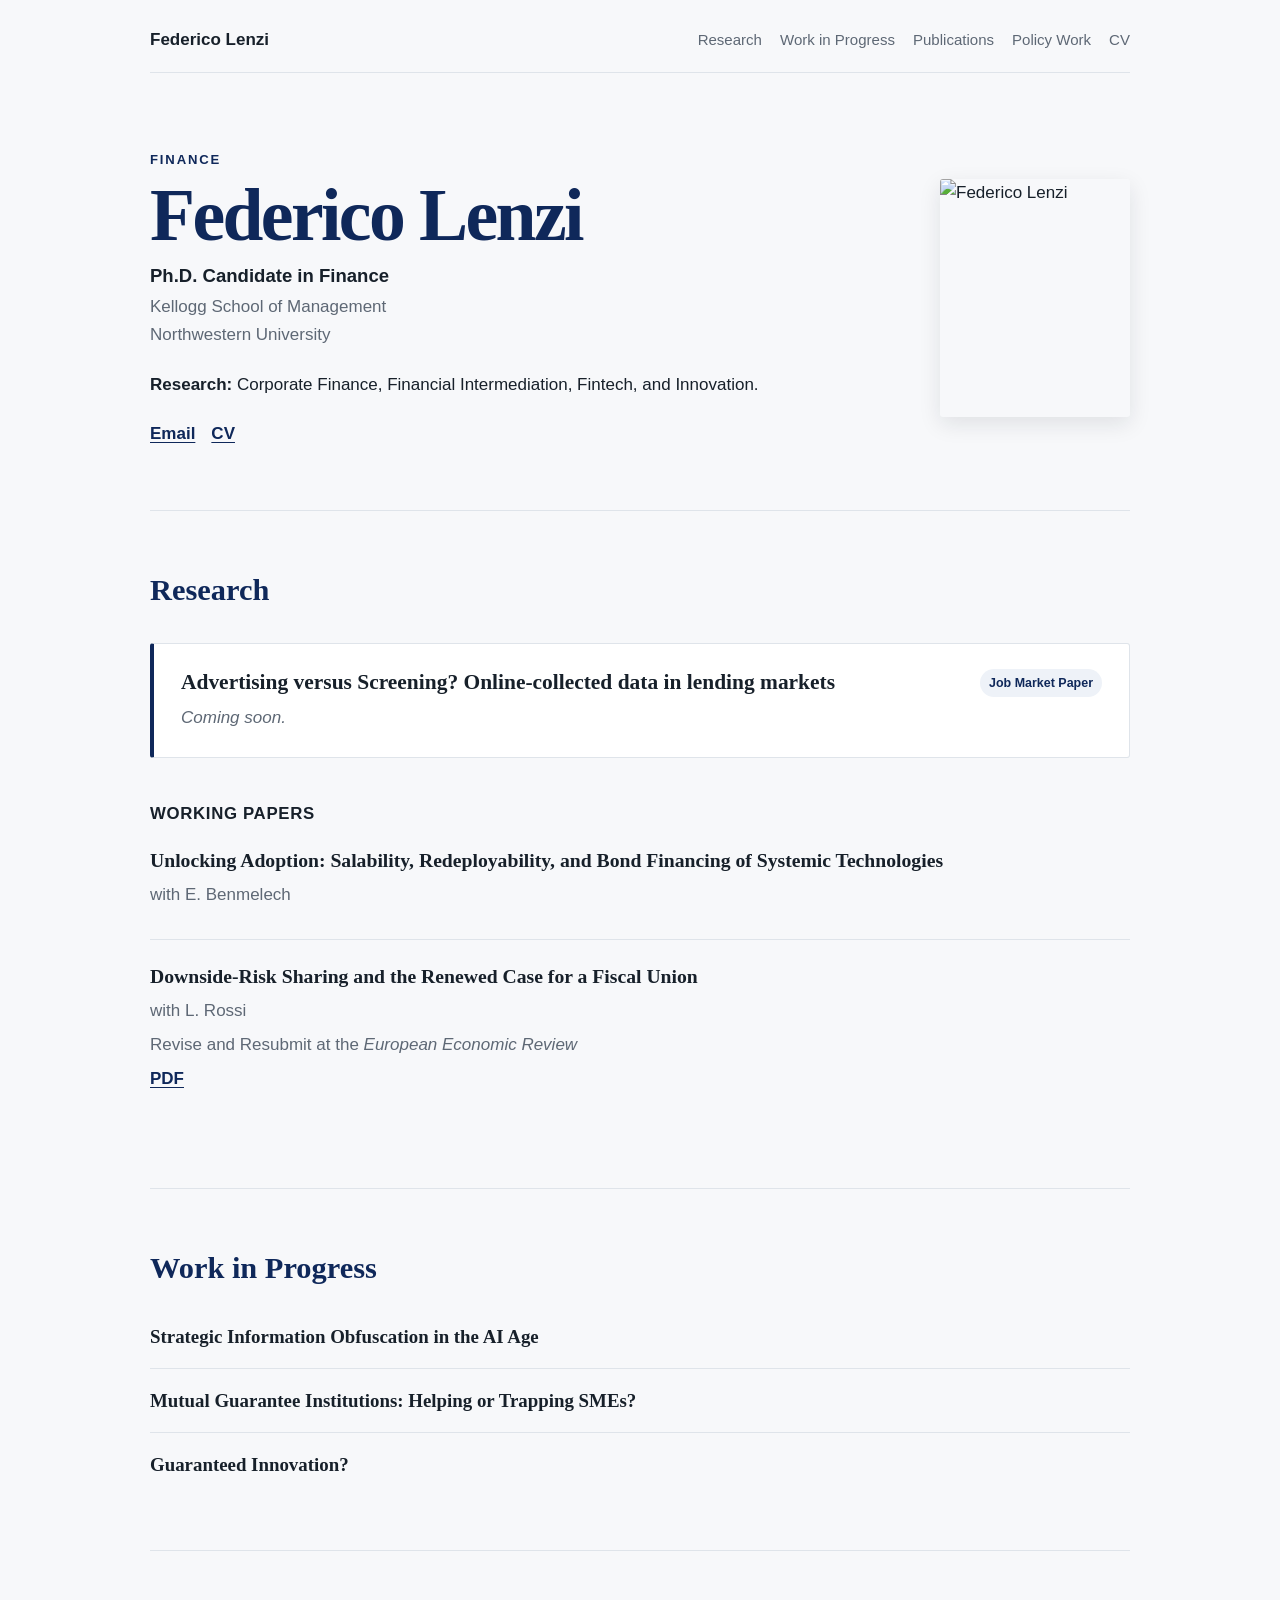
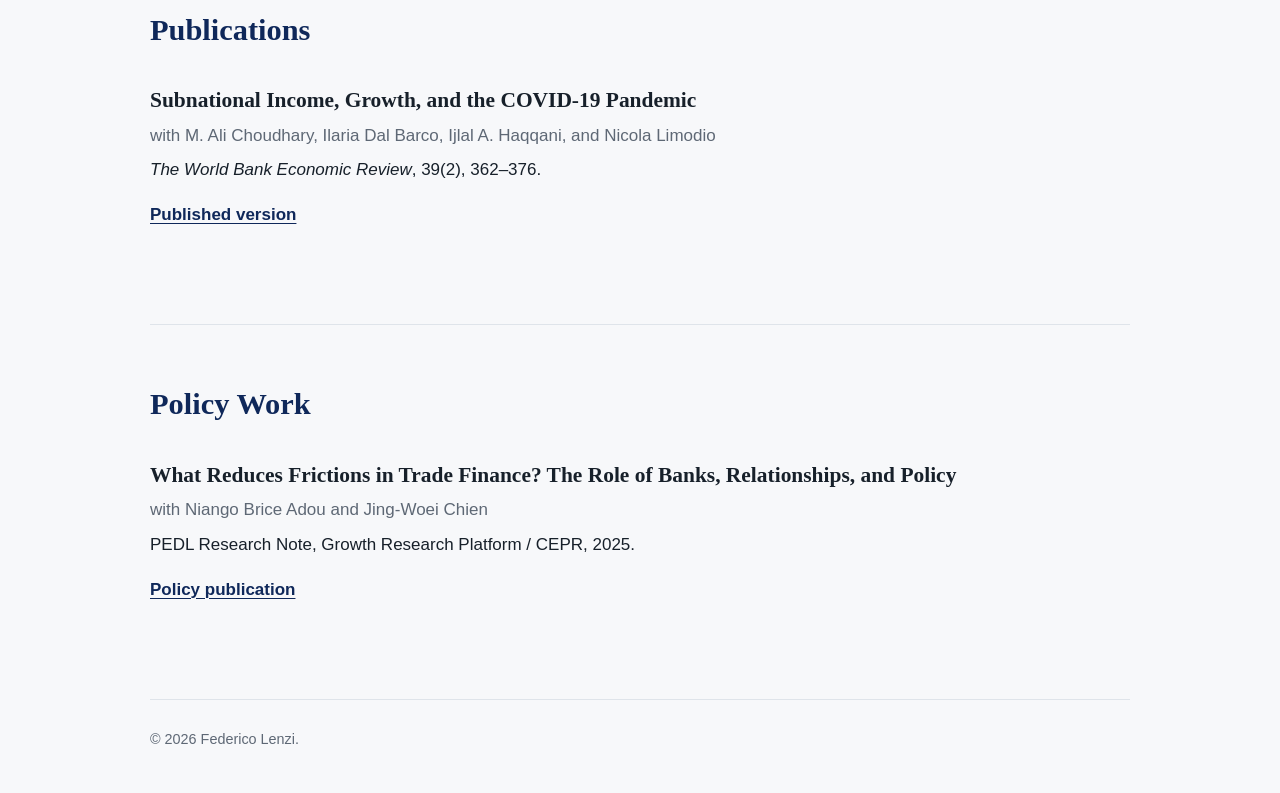
==== index.html @ 886a6bda "Initial website" ====
<!DOCTYPE html>
<html lang="en">
<head>
  <meta charset="utf-8">
  <meta name="viewport" content="width=device-width, initial-scale=1">

  <title>Federico Lenzi | Finance | Kellogg School of Management</title>
  <meta name="description" content="Federico Lenzi is a Finance Ph.D. candidate at the Kellogg School of Management, Northwestern University. Research in corporate finance, financial intermediation, fintech, and innovation.">
  <meta name="robots" content="index, follow, max-image-preview:large">
  <link rel="canonical" href="https://federicolenzi.github.io/">

  <meta property="og:type" content="profile">
  <meta property="og:title" content="Federico Lenzi | Finance | Kellogg School of Management">
  <meta property="og:description" content="Finance Ph.D. candidate at the Kellogg School of Management, Northwestern University. Research in corporate finance, financial intermediation, fintech, and innovation.">
  <meta property="og:url" content="https://federicolenzi.github.io/">
  <meta property="og:image" content="https://federicolenzi.github.io/images/profile.jpg">
  <meta property="og:image:alt" content="Federico Lenzi">

  <meta name="twitter:card" content="summary">
  <meta name="twitter:title" content="Federico Lenzi | Finance | Kellogg School of Management">
  <meta name="twitter:description" content="Finance Ph.D. candidate at Kellogg School of Management, Northwestern University.">
  <meta name="twitter:image" content="https://federicolenzi.github.io/images/profile.jpg">

  <link rel="stylesheet" href="style.css">

  <script type="application/ld+json">
  {
    "@context": "https://schema.org",
    "@type": "Person",
    "name": "Federico Lenzi",
    "url": "https://federicolenzi.github.io/",
    "image": "https://federicolenzi.github.io/images/profile.jpg",
    "email": "mailto:federico.lenzi@kellogg.northwestern.edu",
    "jobTitle": "Ph.D. Candidate in Finance",
    "affiliation": {
      "@type": "CollegeOrUniversity",
      "name": "Kellogg School of Management, Northwestern University"
    },
    "knowsAbout": [
      "Corporate Finance",
      "Financial Intermediation",
      "Fintech",
      "Innovation"
    ]
  }
  </script>
</head>

<body>
  <div class="page-shell">
    <header class="site-header">
      <nav class="nav" aria-label="Primary navigation">
        <a class="brand" href="#top">Federico Lenzi</a>
        <div class="nav-links">
          <a href="#research">Research</a>
          <a href="#work-in-progress">Work in Progress</a>
          <a href="#publications">Publications</a>
          <a href="#policy-work">Policy Work</a>
          <a href="files/CV_Federico_Lenzi.pdf">CV</a>
        </div>
      </nav>
    </header>

    <main id="top">
      <section class="hero" aria-labelledby="page-title">
        <div class="hero-copy">
          <p class="eyebrow">Finance</p>
          <h1 id="page-title">Federico Lenzi</h1>
          <p class="role">Ph.D. Candidate in Finance</p>
          <p class="affiliation">Kellogg School of Management<br>Northwestern University</p>

          <p class="fields">
            <strong>Research:</strong> Corporate Finance, Financial Intermediation, Fintech, and Innovation.
          </p>

          <div class="contact-links" aria-label="Contact and documents">
            <a href="mailto:federico.lenzi@kellogg.northwestern.edu">Email</a>
            <a href="files/CV_Federico_Lenzi.pdf">CV</a>
          </div>
        </div>

        <div class="portrait-wrap">
          <img class="portrait" src="images/profile.jpg" alt="Federico Lenzi" width="360" height="450">
        </div>
      </section>

      <section id="research" class="section">
        <h2>Research</h2>

        <div class="paper featured-paper">
          <div class="paper-heading">
            <h3>Advertising versus Screening? Online-collected data in lending markets</h3>
            <span class="status">Job Market Paper</span>
          </div>
          <p class="coming-soon">Coming soon.</p>
        </div>

        <h3 class="subsection-title">Working Papers</h3>

        <article class="paper">
          <h4>Unlocking Adoption: Salability, Redeployability, and Bond Financing of Systemic Technologies</h4>
          <p class="authors">with E. Benmelech</p>
        </article>

        <article class="paper">
          <h4>Downside-Risk Sharing and the Renewed Case for a Fiscal Union</h4>
          <p class="authors">with L. Rossi</p>
          <p class="paper-status">Revise and Resubmit at the <em>European Economic Review</em></p>
          <p class="paper-links"><a href="files/paper_1.pdf">PDF</a></p>
        </article>
      </section>

      <section id="work-in-progress" class="section">
        <h2>Work in Progress</h2>

        <div class="title-list">
          <p>Strategic Information Obfuscation in the AI Age</p>
          <p>Mutual Guarantee Institutions: Helping or Trapping SMEs?</p>
          <p>Guaranteed Innovation?</p>
        </div>
      </section>

      <section id="publications" class="section">
        <h2>Publications</h2>

        <article class="paper">
          <h3>Subnational Income, Growth, and the COVID-19 Pandemic</h3>
          <p class="authors">with M. Ali Choudhary, Ilaria Dal Barco, Ijlal A. Haqqani, and Nicola Limodio</p>
          <p><em>The World Bank Economic Review</em>, 39(2), 362&ndash;376.</p>
          <p class="paper-links">
            <a href="https://academic.oup.com/wber/article/39/2/362/7693247" rel="noopener noreferrer">Published version</a>
          </p>
        </article>
      </section>

      <section id="policy-work" class="section">
        <h2>Policy Work</h2>

        <article class="paper">
          <h3>What Reduces Frictions in Trade Finance? The Role of Banks, Relationships, and Policy</h3>
          <p class="authors">with Niango Brice Adou and Jing-Woei Chien</p>
          <p>PEDL Research Note, Growth Research Platform / CEPR, 2025.</p>
          <p class="paper-links">
            <a href="https://grp.cepr.org/publications/pedl-research-note/what-reduces-frictions-trade-finance-role-banks-relationships-and" rel="noopener noreferrer">Policy publication</a>
          </p>
        </article>
      </section>
    </main>

    <footer>
      <p>&copy; 2026 Federico Lenzi.</p>
    </footer>
  </div>
</body>
</html>
---- style.css ----
:root {
  --ink: #17202a;
  --muted: #5e6875;
  --accent: #0f285a;
  --accent-soft: #eef2f8;
  --line: #dfe4ea;
  --paper: #ffffff;
  --background: #f7f8fa;
  --max-width: 980px;
}

* {
  box-sizing: border-box;
}

html {
  scroll-behavior: smooth;
}

body {
  margin: 0;
  background: var(--background);
  color: var(--ink);
  font-family: -apple-system, BlinkMacSystemFont, "Segoe UI", Roboto, Helvetica, Arial, sans-serif;
  font-size: 17px;
  line-height: 1.65;
  -webkit-font-smoothing: antialiased;
}

a {
  color: var(--accent);
  text-decoration-thickness: 1px;
  text-underline-offset: 3px;
}

a:hover,
a:focus-visible {
  text-decoration-thickness: 2px;
}

.page-shell {
  width: min(calc(100% - 36px), var(--max-width));
  margin: 0 auto;
}

.site-header {
  padding: 26px 0 10px;
}

.nav {
  display: flex;
  align-items: center;
  justify-content: space-between;
  gap: 24px;
  padding-bottom: 18px;
  border-bottom: 1px solid var(--line);
}

.brand {
  color: var(--ink);
  font-weight: 700;
  text-decoration: none;
  white-space: nowrap;
}

.nav-links {
  display: flex;
  flex-wrap: wrap;
  justify-content: flex-end;
  gap: 18px;
}

.nav-links a {
  color: var(--muted);
  font-size: 0.94rem;
  text-decoration: none;
}

.nav-links a:hover,
.nav-links a:focus-visible {
  color: var(--accent);
}

.hero {
  display: grid;
  grid-template-columns: minmax(0, 1fr) 210px;
  align-items: center;
  gap: 56px;
  padding: 66px 0 62px;
  border-bottom: 1px solid var(--line);
}

.eyebrow {
  margin: 0 0 7px;
  color: var(--accent);
  font-size: 0.82rem;
  font-weight: 700;
  letter-spacing: 0.14em;
  text-transform: uppercase;
}

h1,
h2,
h3,
h4,
p {
  margin-top: 0;
}

h1 {
  margin-bottom: 8px;
  color: var(--accent);
  font-family: Georgia, "Times New Roman", serif;
  font-size: clamp(2.6rem, 7vw, 4.6rem);
  font-weight: 600;
  letter-spacing: -0.035em;
  line-height: 1.02;
}

.role {
  margin-bottom: 2px;
  font-size: 1.16rem;
  font-weight: 650;
}

.affiliation {
  margin-bottom: 22px;
  color: var(--muted);
}

.fields {
  max-width: 620px;
  margin-bottom: 20px;
}

.contact-links,
.paper-links {
  display: flex;
  flex-wrap: wrap;
  gap: 16px;
}

.contact-links a,
.paper-links a {
  font-weight: 650;
}

.portrait-wrap {
  justify-self: end;
}

.portrait {
  display: block;
  width: 190px;
  height: 238px;
  object-fit: cover;
  border-radius: 3px;
  box-shadow: 0 7px 22px rgba(23, 32, 42, 0.10);
}

.section {
  padding: 54px 0;
  border-bottom: 1px solid var(--line);
}

.section h2 {
  margin-bottom: 28px;
  color: var(--accent);
  font-family: Georgia, "Times New Roman", serif;
  font-size: 1.9rem;
  font-weight: 600;
}

.subsection-title {
  margin: 42px 0 17px;
  color: var(--ink);
  font-size: 1.05rem;
  letter-spacing: 0.04em;
  text-transform: uppercase;
}

.paper {
  padding: 4px 0 24px;
}

.paper + .paper {
  padding-top: 24px;
  border-top: 1px solid var(--line);
}

.paper h3,
.paper h4 {
  margin-bottom: 7px;
  color: var(--ink);
  font-family: Georgia, "Times New Roman", serif;
  font-weight: 600;
  line-height: 1.3;
}

.paper h3 {
  font-size: 1.34rem;
}

.paper h4 {
  font-size: 1.23rem;
}

.featured-paper {
  padding: 25px 27px;
  background: var(--paper);
  border: 1px solid var(--line);
  border-left: 4px solid var(--accent);
  border-radius: 3px;
}

.paper-heading {
  display: flex;
  align-items: flex-start;
  justify-content: space-between;
  gap: 18px;
}

.status {
  flex: 0 0 auto;
  padding: 4px 9px;
  background: var(--accent-soft);
  color: var(--accent);
  border-radius: 999px;
  font-size: 0.78rem;
  font-weight: 700;
  white-space: nowrap;
}

.authors,
.paper-status,
.coming-soon {
  color: var(--muted);
}

.authors,
.paper-status {
  margin-bottom: 6px;
}

.coming-soon {
  margin-bottom: 0;
  font-style: italic;
}

.title-list p {
  margin-bottom: 0;
  padding: 16px 0;
  font-family: Georgia, "Times New Roman", serif;
  font-size: 1.18rem;
  font-weight: 600;
  border-bottom: 1px solid var(--line);
}

.title-list p:first-child {
  padding-top: 0;
}

.title-list p:last-child {
  border-bottom: 0;
}

footer {
  padding: 28px 0 42px;
  color: var(--muted);
  font-size: 0.9rem;
}

footer p {
  margin: 0;
}

@media (max-width: 720px) {
  .page-shell {
    width: min(calc(100% - 28px), var(--max-width));
  }

  .nav {
    align-items: flex-start;
    flex-direction: column;
    gap: 12px;
  }

  .nav-links {
    justify-content: flex-start;
    gap: 12px 16px;
  }

  .hero {
    grid-template-columns: 1fr;
    gap: 30px;
    padding: 44px 0 46px;
  }

  .portrait-wrap {
    grid-row: 1;
    justify-self: start;
  }

  .portrait {
    width: 150px;
    height: 188px;
  }

  .paper-heading {
    flex-direction: column;
    gap: 4px;
  }

  .status {
    align-self: flex-start;
  }

  .section {
    padding: 42px 0;
  }
}
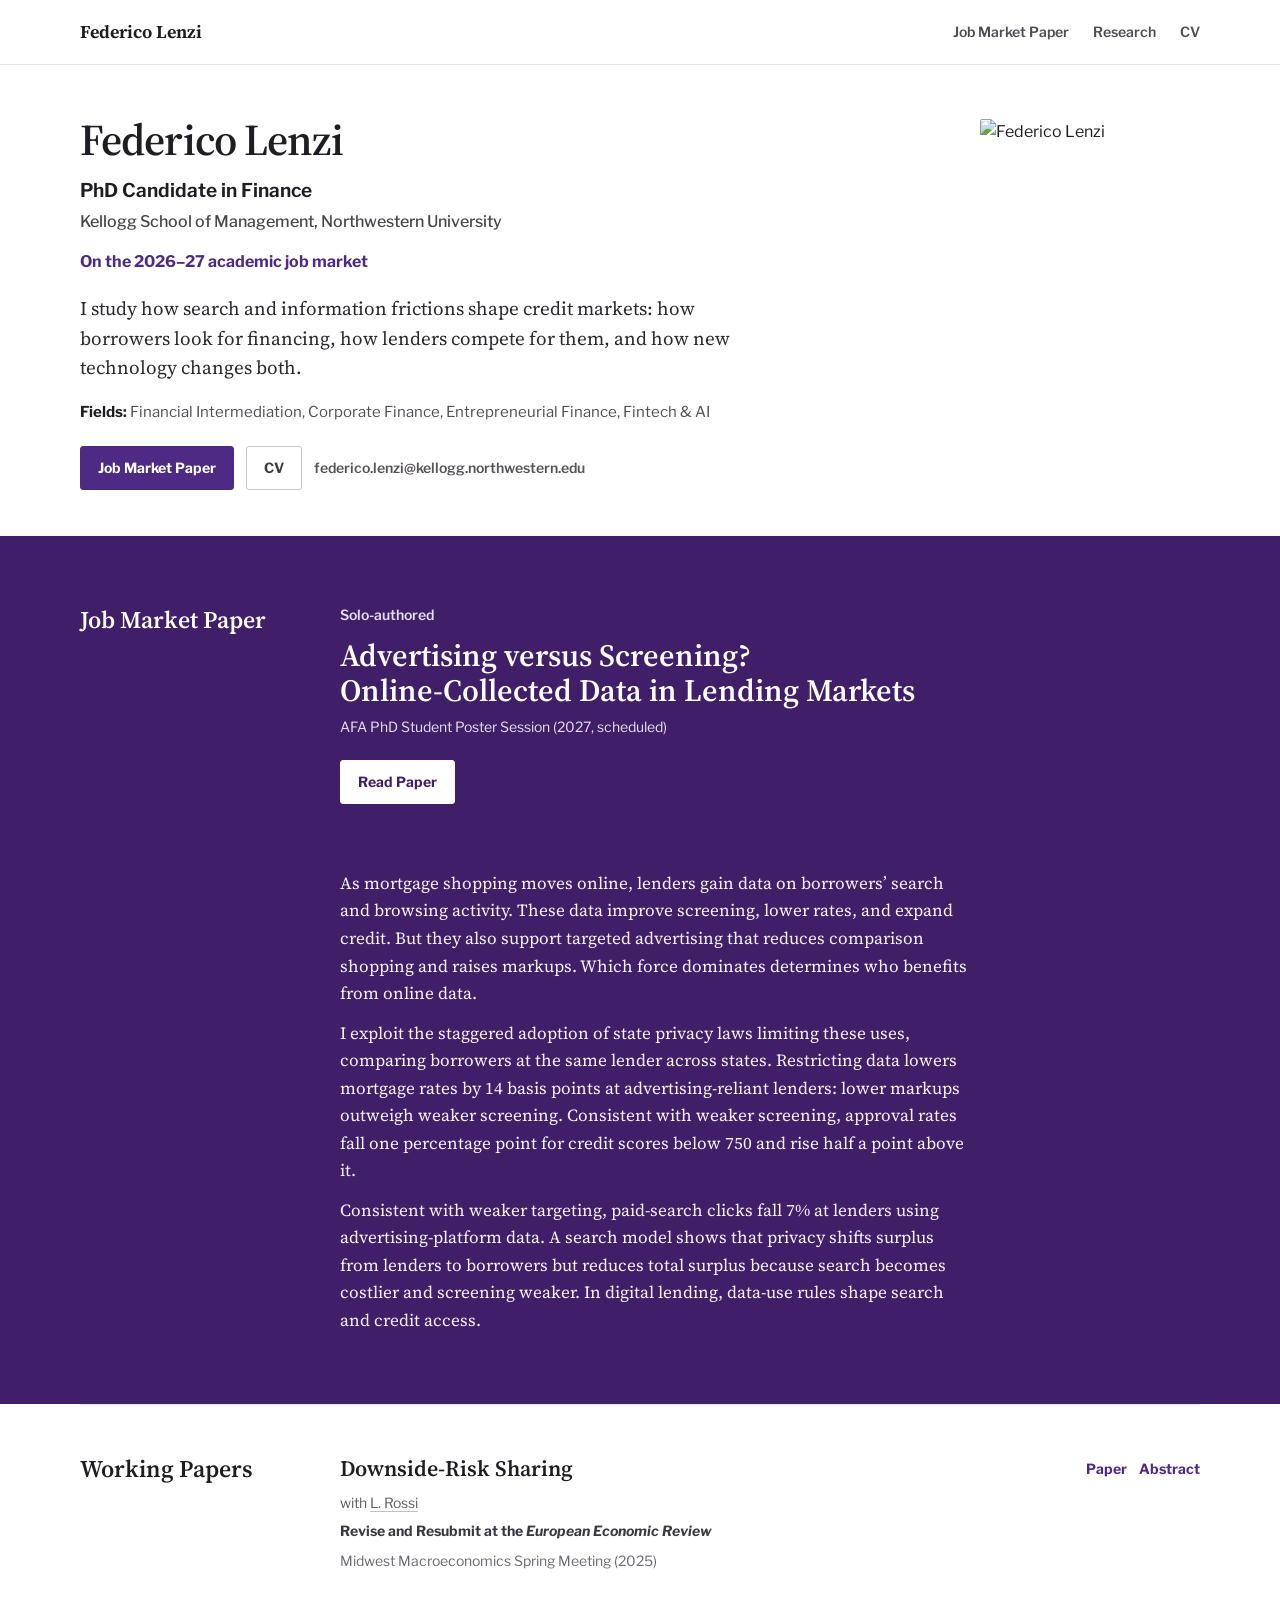
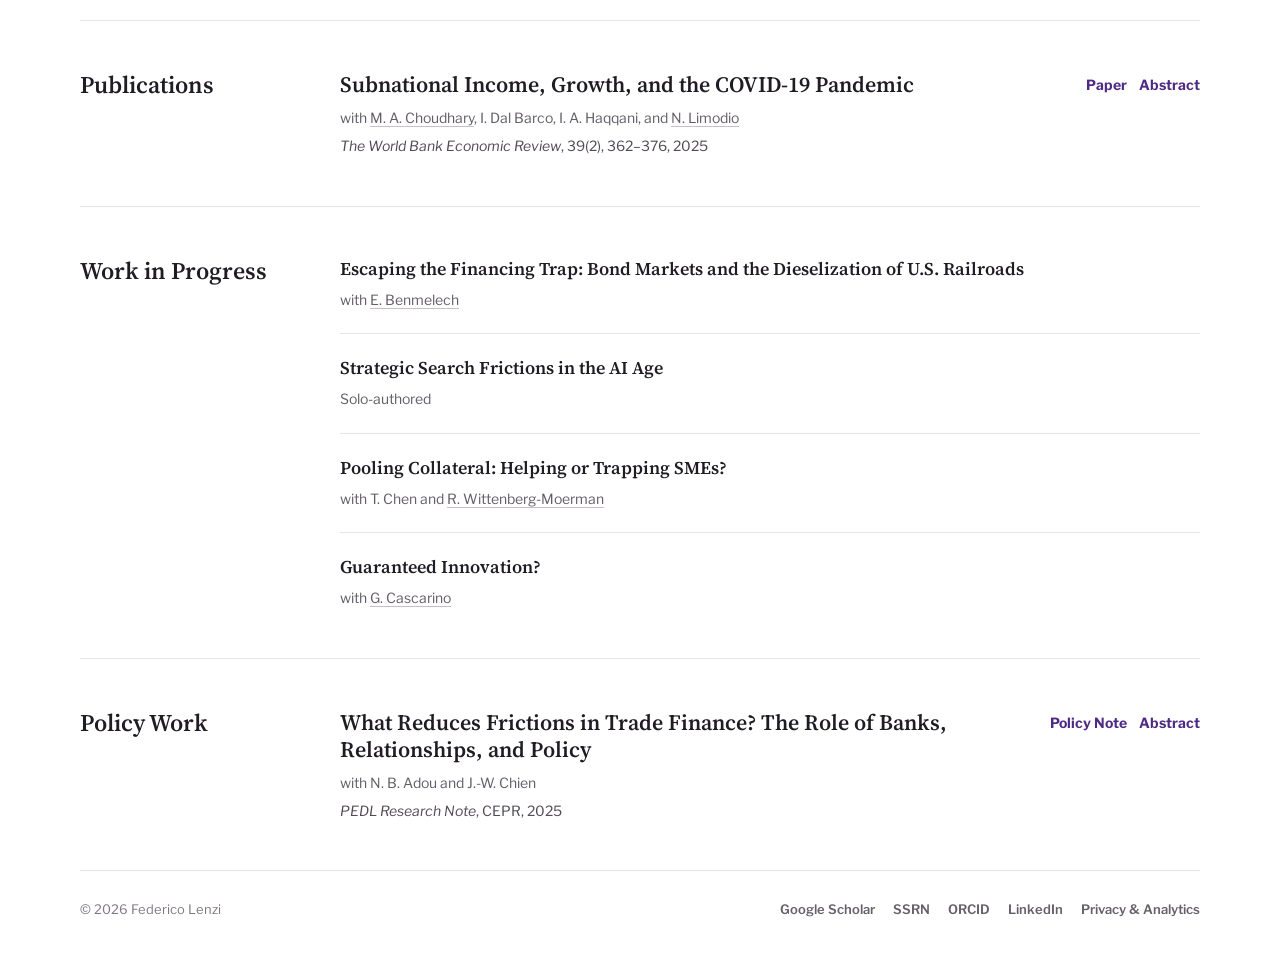
==== commit 94b9340a: "Add files via upload" ====
--- a/index.html
+++ b/index.html
@@ -1,155 +1,237 @@
-<!DOCTYPE html>
+<!doctype html>
 <html lang="en">
 <head>
-  <meta charset="utf-8">
-  <meta name="viewport" content="width=device-width, initial-scale=1">
-
-  <title>Federico Lenzi | Finance | Kellogg School of Management</title>
-  <meta name="description" content="Federico Lenzi is a Finance Ph.D. candidate at the Kellogg School of Management, Northwestern University. Research in corporate finance, financial intermediation, fintech, and innovation.">
-  <meta name="robots" content="index, follow, max-image-preview:large">
-  <link rel="canonical" href="https://federicolenzi.github.io/">
-
-  <meta property="og:type" content="profile">
-  <meta property="og:title" content="Federico Lenzi | Finance | Kellogg School of Management">
-  <meta property="og:description" content="Finance Ph.D. candidate at the Kellogg School of Management, Northwestern University. Research in corporate finance, financial intermediation, fintech, and innovation.">
-  <meta property="og:url" content="https://federicolenzi.github.io/">
-  <meta property="og:image" content="https://federicolenzi.github.io/images/profile.jpg">
-  <meta property="og:image:alt" content="Federico Lenzi">
-
-  <meta name="twitter:card" content="summary">
-  <meta name="twitter:title" content="Federico Lenzi | Finance | Kellogg School of Management">
-  <meta name="twitter:description" content="Finance Ph.D. candidate at Kellogg School of Management, Northwestern University.">
-  <meta name="twitter:image" content="https://federicolenzi.github.io/images/profile.jpg">
-
-  <link rel="stylesheet" href="style.css">
-
-  <script type="application/ld+json">
-  {
-    "@context": "https://schema.org",
-    "@type": "Person",
-    "name": "Federico Lenzi",
-    "url": "https://federicolenzi.github.io/",
-    "image": "https://federicolenzi.github.io/images/profile.jpg",
-    "email": "mailto:federico.lenzi@kellogg.northwestern.edu",
-    "jobTitle": "Ph.D. Candidate in Finance",
-    "affiliation": {
-      "@type": "CollegeOrUniversity",
-      "name": "Kellogg School of Management, Northwestern University"
-    },
-    "knowsAbout": [
-      "Corporate Finance",
-      "Financial Intermediation",
-      "Fintech",
-      "Innovation"
-    ]
-  }
-  </script>
+<meta charset="utf-8" />
+<meta name="viewport" content="width=device-width, initial-scale=1" />
+<meta name="application-name" content="Federico Lenzi">
+<meta name="apple-mobile-web-app-title" content="Federico Lenzi">
+<meta name="apple-mobile-web-app-capable" content="yes">
+<title>Federico Lenzi</title>
+<link rel="preconnect" href="https://fonts.googleapis.com">
+<link rel="preconnect" href="https://fonts.gstatic.com" crossorigin>
+<link href="https://fonts.googleapis.com/css2?family=Libre+Franklin:wght@400;500;600;700&family=Source+Serif+4:opsz,wght@8..60,400;8..60,500;8..60,600;8..60,700&display=swap" rel="stylesheet">
+<style>
+:root{--purple:#4E2A84;--purple-dark:#401F68;--ink:#201c24;--muted:#625d67;--line:#e7e3e9;--soft:#f6f4f8;--page:#ffffff;--white:#ffffff;--offwhite:#faf8fc}
+*{box-sizing:border-box}
+html{scroll-behavior:smooth}
+body{margin:0;background:var(--page);color:var(--ink);font-family:'Libre Franklin',system-ui,-apple-system,Segoe UI,Arial,sans-serif;line-height:1.58}
+a{color:inherit}
+.wrap{width:min(1120px,calc(100% - 48px));margin:auto}
+:focus-visible{outline:3px solid #9b7cc3;outline-offset:3px;border-radius:3px}
+.topbar{position:sticky;top:0;z-index:20;background:rgba(255,255,255,.96);backdrop-filter:blur(14px);border-bottom:1px solid var(--line)}
+.nav{height:64px;display:flex;align-items:center;justify-content:space-between;gap:28px}
+.brand{font-family:'Source Serif 4',Georgia,serif;font-size:18px;font-weight:650;text-decoration:none;white-space:nowrap}
+.navlinks{display:flex;gap:24px;align-items:center;flex-wrap:nowrap;justify-content:flex-end;flex-shrink:0}
+.navlinks a{font-size:14px;font-weight:600;text-decoration:none;color:#4f4a53;white-space:nowrap}
+.navlinks a:hover{color:var(--purple)}
+.hero{display:grid;grid-template-columns:minmax(0,1fr) 230px;gap:64px;align-items:start;padding:52px 0 46px}
+h1,h2,h3{font-family:'Source Serif 4',Georgia,serif;margin:0;letter-spacing:0}
+h1{font-size:44px;line-height:1.04;font-weight:600;letter-spacing:-.02em}
+.role{font-size:19px;font-weight:650;margin:13px 0 3px}
+.affiliation{font-size:16px;font-weight:500;color:#47424b;margin:0}
+.market{font-size:16px;font-weight:700;color:var(--purple);margin:15px 0 20px}
+.description{font-family:'Source Serif 4',Georgia,serif;font-size:19px;line-height:1.55;max-width:700px;color:#2b2730;margin:0 0 18px}
+.fields{font-size:15px;color:#514b58;margin:0 0 22px}
+.fields strong{color:var(--ink)}
+.actions{display:flex;align-items:center;gap:12px;flex-wrap:wrap}
+.btn{display:inline-flex;align-items:center;justify-content:center;min-height:44px;padding:0 17px;border:1px solid #cbc4d0;border-radius:3px;text-decoration:none;font-size:14px;font-weight:700;background:#fff;color:#3f3944}
+.btn.primary{background:var(--purple);border-color:var(--purple);color:#fff}
+.btn:hover{border-color:var(--purple);color:var(--purple)}
+.btn.primary:hover{background:var(--purple-dark);border-color:var(--purple-dark);color:#fff}
+.email{font-size:14px;font-weight:600;color:#57515b;text-decoration:none}
+.email:hover{text-decoration:underline;text-underline-offset:3px}
+.portrait-card{justify-self:end;width:220px;padding-top:2px}
+.portrait{width:100%;display:block;aspect-ratio:4/5;object-fit:cover;border-radius:2px}
+.section{padding:0}
+.section-grid{display:grid;grid-template-columns:220px minmax(0,1fr);gap:40px;padding:48px 0;border-top:1px solid var(--line)}
+.section-label{font-family:'Source Serif 4',Georgia,serif;font-size:24px;line-height:1.18;font-weight:600;color:var(--ink);padding-top:2px}
+.jmp-section{padding:0;background:var(--purple-dark);color:var(--offwhite)}
+.jmp-top{background:var(--purple-dark);color:var(--offwhite)}
+.jmp-top .section-grid{border-top:0;padding:68px 0 66px}
+.jmp-top .section-label{color:#fff}
+.jmp-head{min-width:0}
+.jmp-head h2{font-size:31px;line-height:1.12;font-weight:600;max-width:760px;letter-spacing:0;color:#fff}
+.jmp-meta{font-size:14px;font-weight:600;color:#e6ddf0;margin:0 0 12px}
+.jmp-head .presentation{color:#e8e0f2}
+.authors{font-size:14px;color:var(--muted);margin:9px 0 0}
+.authors a{text-decoration:underline;text-decoration-color:#c7becd;text-underline-offset:3px}
+.presentation{font-size:14px;color:#6f6874;margin:8px 0 0}
+.jmp-actions{display:flex;gap:12px;flex-wrap:wrap;margin:22px 0 0}
+.jmp-actions .btn{background:transparent;border-color:rgba(255,255,255,.62);color:#fff}
+.jmp-actions .btn.primary{background:#fff;color:var(--purple-dark);border-color:#fff}
+.jmp-actions .btn:hover{background:#fff;color:var(--purple-dark);border-color:#fff}
+.abstract{font-family:'Source Serif 4',Georgia,serif;font-size:17px;line-height:1.62;color:#2d2931;margin:0;max-width:70ch}
+.jmp-abstract-grid{display:grid;grid-template-columns:220px minmax(0,1fr);gap:40px;padding:0 0 70px}
+.jmp-abstract-grid .abstract{max-width:70ch;color:#f6f2f9}
+.jmp-abstract-grid .abstract p{margin:0 0 12px}
+.jmp-abstract-grid .abstract p:last-child{margin-bottom:0}
+.paper-stack{border-top:0}
+.paper-row{display:grid;grid-template-columns:minmax(0,1fr) 150px;gap:32px;padding:28px 0;border-bottom:1px solid var(--line)}
+.paper-row:first-child{padding-top:2px}
+.paper-row:last-child{border-bottom:0;padding-bottom:0}
+.paper-row h3{font-size:22px;line-height:1.24;font-weight:600}
+.status{font-size:14px;color:#504a55;margin:6px 0 0}
+.status.rnr{font-weight:700;color:#3b3640}
+.row-actions{display:flex;gap:12px;align-items:flex-start;justify-content:flex-end;padding-top:3px;flex-wrap:wrap}
+.text-action{font-size:14px;font-weight:700;color:var(--purple);text-decoration:none;white-space:nowrap}
+.text-action:hover{text-decoration:underline;text-underline-offset:3px}
+details.abstract-details{margin-top:14px}
+details.abstract-details summary{cursor:pointer;color:var(--purple);font-size:14px;font-weight:700;list-style:none;display:inline-block}
+details.abstract-details summary::-webkit-details-marker{display:none}
+details.abstract-details .abstract{font-size:16px;margin-top:10px;max-width:70ch}
+.abstract-expand{margin-top:14px}
+.abstract-expand[hidden]{display:none}
+.wip-list{border-top:0}
+.wip{padding:22px 0;border-bottom:1px solid var(--line)}
+.wip:first-child{padding-top:2px}
+.wip:last-child{border-bottom:0;padding-bottom:0}
+.wip h3{font-size:18px;line-height:1.3;font-weight:600}
+.policy-note{font-size:14px;color:var(--muted);margin-top:6px}
+.footer{padding:28px 0 36px;border-top:1px solid var(--line);display:flex;align-items:center;justify-content:space-between;gap:24px}
+.footer small{color:#7f7883;font-size:13px}
+.footer-links{display:flex;gap:18px;flex-wrap:wrap}
+.footer-links a{font-size:13px;font-weight:600;text-decoration:none;color:#655f69}
+.footer-links a:hover{color:var(--purple);text-decoration:underline;text-underline-offset:3px}
+@media(max-width:850px){
+  .wrap{width:min(100% - 30px,1120px)}
+  .nav{height:auto;min-height:60px;padding:12px 0;align-items:flex-start}
+  .navlinks{gap:12px;flex-wrap:nowrap}
+  .navlinks a{font-size:13px}
+  .hero{grid-template-columns:1fr;gap:28px;padding:38px 0 36px}
+  .portrait-card{grid-row:1;justify-self:start;width:150px;padding-top:0}
+  .hero-copy{grid-row:2}
+  h1{font-size:38px}
+  .description{font-size:18px}
+  .section{padding:0}
+  .section-grid{grid-template-columns:1fr;gap:22px;padding:38px 0}
+  .section-label{font-size:23px}
+  .jmp-top .section-grid{padding:42px 0 40px}
+  .jmp-head h2{font-size:27px}
+  .jmp-abstract-grid{grid-template-columns:1fr;gap:0;padding:28px 0 42px}
+  .desktop-break{display:none}
+  .paper-row{grid-template-columns:1fr;gap:12px}
+  .row-actions{justify-content:flex-start}
+  .footer{align-items:flex-start;flex-direction:column}
+}
+</style>
+
+<meta name="description" content="Federico Lenzi is a Finance PhD candidate at the Kellogg School of Management, Northwestern University, on the 2026–27 academic job market. Research in financial intermediation, corporate finance, entrepreneurial finance, and Fintech & AI.">
+<meta name="robots" content="index, follow, max-image-preview:large">
+<meta name="theme-color" content="#401F68">
+<link rel="canonical" href="https://www.federicolenzi.com/">
+<link rel="manifest" href="site.webmanifest">
+<link rel="icon" href="favicon.svg" type="image/svg+xml">
+<link rel="apple-touch-icon" sizes="180x180" href="apple-touch-icon.png">
+<meta property="og:type" content="profile">
+<meta property="og:title" content="Federico Lenzi | Finance PhD Candidate | Kellogg">
+<meta property="og:description" content="Finance PhD candidate at Kellogg School of Management, Northwestern University. On the 2026–27 academic job market.">
+<meta property="og:url" content="https://www.federicolenzi.com/">
+<meta name="twitter:card" content="summary">
+<meta name="twitter:title" content="Federico Lenzi | Finance PhD Candidate | Kellogg">
+<meta name="twitter:description" content="Finance PhD candidate at Kellogg School of Management, Northwestern University. On the 2026–27 academic job market.">
+
+
+<style id="responsive-polish">
+html{scroll-behavior:smooth;-webkit-text-size-adjust:100%}
+body{overflow-x:hidden}
+a,button{-webkit-tap-highlight-color:transparent}
+a:focus-visible,button:focus-visible{outline:3px solid #8F67B8;outline-offset:3px;border-radius:4px}
+section[id]{scroll-margin-top:84px}
+img{max-width:100%;height:auto}
+@media (max-width: 760px){
+  .nav{min-height:56px;padding:0 18px;gap:14px}
+  .nav .brand{font-size:15px;white-space:nowrap}
+  .nav-links{gap:14px;flex-wrap:nowrap}
+  .nav-links a{font-size:14px;white-space:nowrap}
+  .hero{grid-template-columns:1fr!important;padding-top:30px!important;padding-bottom:42px!important;gap:24px!important}
+  .portrait-card{order:-1;justify-self:start!important;align-self:start!important}
+  .portrait{width:116px!important;height:auto!important}
+  h1{font-size:42px!important;line-height:1.02!important}
+  .role{font-size:18px!important}
+  .affiliation,.market{font-size:15px!important}
+  .description{font-size:18px!important;line-height:1.58!important}
+  .fields{font-size:15px!important;line-height:1.55!important}
+  .actions{gap:10px!important;align-items:stretch!important}
+  .btn{min-height:46px!important;padding:0 16px!important;font-size:15px!important;display:inline-flex!important;align-items:center!important;justify-content:center!important}
+  .email{font-size:15px!important;line-height:1.45!important;overflow-wrap:anywhere}
+  .section-grid,.jmp-grid{grid-template-columns:1fr!important;gap:18px!important}
+  .section-label,.jmp-label{font-size:24px!important;margin-bottom:2px!important}
+  .paper h3,.jmp-title{font-size:25px!important;line-height:1.18!important}
+  .paper-meta,.paper-presentations,.authors,.status{font-size:15px!important;line-height:1.5!important}
+  .jmp-band{padding:50px 0!important}
+  .jmp-abstract{font-size:17px!important;line-height:1.68!important;max-width:100%!important}
+  .paper-actions{display:flex!important;gap:16px!important;justify-content:flex-start!important;flex-wrap:wrap!important}
+  .paper-actions a,.paper-actions button{font-size:15px!important;min-height:44px!important;display:inline-flex!important;align-items:center!important}
+  .section{padding-top:42px!important;padding-bottom:42px!important}
+  footer{padding:34px 18px 84px!important}
+}
+@media (max-width: 390px){
+  .nav .brand{display:none}
+  .nav{justify-content:center!important}
+  .nav-links{width:100%;justify-content:space-between!important;gap:8px!important}
+  .wrap{padding-left:18px!important;padding-right:18px!important}
+  h1{font-size:38px!important}
+}
+@media (prefers-reduced-motion: reduce){html{scroll-behavior:auto}*{animation:none!important;transition:none!important}}
+
+
+/* Mobile header: photo beside name, title and school.
+   Photo top aligns with the name's cap height; photo bottom with the school's last baseline. */
+@media (max-width: 760px){
+  .nav{align-items:center!important}
+  .hero{grid-template-columns:clamp(84px,calc(100% - 222px),102px) minmax(0,1fr)!important;column-gap:14px!important;row-gap:0!important;align-items:start!important}
+  .hero-copy{display:contents}
+  .portrait-card{grid-column:1;grid-row:1;width:100%!important;align-self:start!important;padding-top:0!important;margin-top:5px}
+  .portrait{width:100%!important}
+  .identity{grid-column:2;grid-row:1;min-width:0}
+  .identity h1{font-size:30px!important;line-height:1.04!important;width:min-content;margin:0}
+  .identity .role{font-size:15.5px!important;line-height:1.3!important;margin:9px 0 3px!important}
+  .identity .affiliation{font-size:14px!important;line-height:1.4!important;margin:0!important}
+  .aff-sep{display:none}
+  .aff-uni{display:block}
+  .hero .market,.hero .description,.hero .fields,.hero .actions{grid-column:1 / -1}
+  .hero .market{margin:24px 0 14px!important}
+}
+@media (max-width: 389px){
+  .hero{grid-template-columns:clamp(84px,calc(100% - 211px),102px) minmax(0,1fr)!important}
+  .identity .role{font-size:15px!important}
+  .identity .affiliation{font-size:13.5px!important}
+}
+@media (max-width: 374px){
+  .identity h1{font-size:28px!important}
+  .email{font-size:14px!important}
+}
+
+</style>
+
+<script src="analytics.js" defer></script>
 </head>
-
 <body>
-  <div class="page-shell">
-    <header class="site-header">
-      <nav class="nav" aria-label="Primary navigation">
-        <a class="brand" href="#top">Federico Lenzi</a>
-        <div class="nav-links">
-          <a href="#research">Research</a>
-          <a href="#work-in-progress">Work in Progress</a>
-          <a href="#publications">Publications</a>
-          <a href="#policy-work">Policy Work</a>
-          <a href="files/CV_Federico_Lenzi.pdf">CV</a>
-        </div>
-      </nav>
-    </header>
-
-    <main id="top">
-      <section class="hero" aria-labelledby="page-title">
-        <div class="hero-copy">
-          <p class="eyebrow">Finance</p>
-          <h1 id="page-title">Federico Lenzi</h1>
-          <p class="role">Ph.D. Candidate in Finance</p>
-          <p class="affiliation">Kellogg School of Management<br>Northwestern University</p>
-
-          <p class="fields">
-            <strong>Research:</strong> Corporate Finance, Financial Intermediation, Fintech, and Innovation.
-          </p>
-
-          <div class="contact-links" aria-label="Contact and documents">
-            <a href="mailto:federico.lenzi@kellogg.northwestern.edu">Email</a>
-            <a href="files/CV_Federico_Lenzi.pdf">CV</a>
-          </div>
-        </div>
-
-        <div class="portrait-wrap">
-          <img class="portrait" src="images/profile.jpg" alt="Federico Lenzi" width="360" height="450">
-        </div>
-      </section>
-
-      <section id="research" class="section">
-        <h2>Research</h2>
-
-        <div class="paper featured-paper">
-          <div class="paper-heading">
-            <h3>Advertising versus Screening? Online-collected data in lending markets</h3>
-            <span class="status">Job Market Paper</span>
-          </div>
-          <p class="coming-soon">Coming soon.</p>
-        </div>
-
-        <h3 class="subsection-title">Working Papers</h3>
-
-        <article class="paper">
-          <h4>Unlocking Adoption: Salability, Redeployability, and Bond Financing of Systemic Technologies</h4>
-          <p class="authors">with E. Benmelech</p>
-        </article>
-
-        <article class="paper">
-          <h4>Downside-Risk Sharing and the Renewed Case for a Fiscal Union</h4>
-          <p class="authors">with L. Rossi</p>
-          <p class="paper-status">Revise and Resubmit at the <em>European Economic Review</em></p>
-          <p class="paper-links"><a href="files/paper_1.pdf">PDF</a></p>
-        </article>
-      </section>
-
-      <section id="work-in-progress" class="section">
-        <h2>Work in Progress</h2>
-
-        <div class="title-list">
-          <p>Strategic Information Obfuscation in the AI Age</p>
-          <p>Mutual Guarantee Institutions: Helping or Trapping SMEs?</p>
-          <p>Guaranteed Innovation?</p>
-        </div>
-      </section>
-
-      <section id="publications" class="section">
-        <h2>Publications</h2>
-
-        <article class="paper">
-          <h3>Subnational Income, Growth, and the COVID-19 Pandemic</h3>
-          <p class="authors">with M. Ali Choudhary, Ilaria Dal Barco, Ijlal A. Haqqani, and Nicola Limodio</p>
-          <p><em>The World Bank Economic Review</em>, 39(2), 362&ndash;376.</p>
-          <p class="paper-links">
-            <a href="https://academic.oup.com/wber/article/39/2/362/7693247" rel="noopener noreferrer">Published version</a>
-          </p>
-        </article>
-      </section>
-
-      <section id="policy-work" class="section">
-        <h2>Policy Work</h2>
-
-        <article class="paper">
-          <h3>What Reduces Frictions in Trade Finance? The Role of Banks, Relationships, and Policy</h3>
-          <p class="authors">with Niango Brice Adou and Jing-Woei Chien</p>
-          <p>PEDL Research Note, Growth Research Platform / CEPR, 2025.</p>
-          <p class="paper-links">
-            <a href="https://grp.cepr.org/publications/pedl-research-note/what-reduces-frictions-trade-finance-role-banks-relationships-and" rel="noopener noreferrer">Policy publication</a>
-          </p>
-        </article>
-      </section>
-    </main>
-
-    <footer>
-      <p>&copy; 2026 Federico Lenzi.</p>
-    </footer>
-  </div>
-</body>
-</html>
+<header class="topbar"><div class="wrap nav"><a class="brand" href="#top">Federico Lenzi</a><nav class="navlinks"><a href="#jmp">Job Market Paper</a><a href="#research">Research</a><a href="files/CV_Federico_Lenzi.pdf" data-analytics-events="cv_click,cv_download">CV</a></nav></div></header>
+<main id="top">
+<section class="wrap hero"><div class="hero-copy"><div class="identity"><h1>Federico Lenzi</h1><p class="role">PhD Candidate in Finance</p><p class="affiliation">Kellogg School of Management<span class="aff-sep">, </span><span class="aff-uni">Northwestern University</span></p></div><p class="market">On the 2026–27 academic job market</p><p class="description">I study how search and information frictions shape credit markets: how borrowers look for financing, how lenders compete for them, and how new technology changes both.</p><p class="fields"><strong>Fields:</strong> Financial Intermediation, Corporate Finance, Entrepreneurial Finance, Fintech &amp; AI</p><div class="actions"><a class="btn primary" href="https://www.dropbox.com/scl/fi/j2xe1533vejxbl0ln4hzz/Screening_versus_advertising.pdf?rlkey=d7ud7jcw3p0iekmkfb5mvn9ji&st=68dz1qhs&e=1&dl=0" data-analytics-events="jmp_paper,jmp_pdf_download">Job Market Paper</a><a class="btn" href="files/CV_Federico_Lenzi.pdf" data-analytics-events="cv_click,cv_download">CV</a><a class="email" href="mailto:federico.lenzi@kellogg.northwestern.edu">federico.lenzi@kellogg.northwestern.edu</a></div></div><div class="portrait-card"><img class="portrait" src="images/portrait.jpg" alt="Federico Lenzi" fetchpriority="high"></div></section>
+
+<section class="jmp-section" id="jmp"><div class="jmp-top"><div class="wrap section-grid"><div class="section-label">Job Market Paper</div><article class="jmp-head"><p class="jmp-meta">Solo-authored</p><h2>Advertising versus Screening?<br class="desktop-break"> Online-Collected Data in Lending Markets</h2><p class="presentation">AFA PhD Student Poster Session (2027, scheduled)</p><div class="jmp-actions"><a class="btn primary" href="https://www.dropbox.com/scl/fi/j2xe1533vejxbl0ln4hzz/Screening_versus_advertising.pdf?rlkey=d7ud7jcw3p0iekmkfb5mvn9ji&st=68dz1qhs&e=1&dl=0" data-analytics-events="jmp_paper,jmp_pdf_download">Read Paper</a></div></article></div></div><div class="wrap jmp-abstract-grid"><div aria-hidden="true"></div><div class="abstract" id="jmp-abstract"><p>As mortgage shopping moves online, lenders gain data on borrowers’ search and browsing activity. These data improve screening, lower rates, and expand credit. But they also support targeted advertising that reduces comparison shopping and raises markups. Which force dominates determines who benefits from online data.</p><p>I exploit the staggered adoption of state privacy laws limiting these uses, comparing borrowers at the same lender across states. Restricting data lowers mortgage rates by 14 basis points at advertising-reliant lenders: lower markups outweigh weaker screening. Consistent with weaker screening, approval rates fall one percentage point for credit scores below 750 and rise half a point above it.</p><p>Consistent with weaker targeting, paid-search clicks fall 7% at lenders using advertising-platform data. A search model shows that privacy shifts surplus from lenders to borrowers but reduces total surplus because search becomes costlier and screening weaker. In digital lending, data-use rules shape search and credit access.</p></div></div></section>
+
+<section class="section" id="research"><div class="wrap section-grid"><div class="section-label">Working Papers</div><div class="paper-stack"><article class="paper-row"><div><h3>Downside-Risk Sharing</h3><p class="authors">with <a href="https://sites.google.com/view/luca-rossi">L. Rossi</a></p><p class="status rnr">Revise and Resubmit at the <em>European Economic Review</em></p><p class="presentation">Midwest Macroeconomics Spring Meeting (2025)</p><div class="abstract-expand" id="downside-abstract" hidden><p class="abstract">Risk sharing is typically estimated using models that rely on both tails of the income growth distribution, yet agents care more about downside risks. We focus on negative income shocks, developing a methodology to estimate channels of downside-risk sharing and extend it to increasingly severe shocks. We find that the U.S. fiscal channel absorbs a large share of income-growth fluctuations, a result earlier studies understated.</p></div></div><div class="row-actions"><a class="text-action" href="https://www.federicolenzi.com/files/downside_risk_sharing.pdf" data-analytics-events="downside_paper,downside_pdf_download">Paper</a><a class="text-action" href="#downside-abstract" data-abstract-link="downside-abstract" data-analytics-events="downside_abstract">Abstract</a></div></article></div></div></section>
+
+<section class="section"><div class="wrap section-grid"><div class="section-label">Publications</div><div class="paper-stack"><article class="paper-row"><div><h3>Subnational Income, Growth, and the COVID-19 Pandemic</h3><p class="authors">with <a href="https://www.lboro.ac.uk/schools/business-school/our-people/ali-choudhary/">M. A. Choudhary</a>, I. Dal Barco, I. A. Haqqani, and <a href="https://www.nicolalimodio.com/">N. Limodio</a></p><p class="status"><em>The World Bank Economic Review</em>, 39(2), 362–376, 2025</p><div class="abstract-expand" id="wber-abstract" hidden><p class="abstract">Using real-time data and machine-learning methods, we produce monthly aggregates on gross national income (GNI) for 147 Pakistani districts between 2012 and 2021. We use them to understand whether and how the COVID-19 pandemic affected Pakistan's growth and subnational income distribution. Three findings emerge from our analysis. First, districts experienced a sizable decline in income during the pandemic, as their monthly growth rate dropped on average by 0.133 percentage points. Second, a larger income drop occurred in districts with a higher COVID-19 incidence, corresponding to urban areas characterized by a higher population density. Third, COVID-19 caused a decline in income inequality across districts, with more affluent districts experiencing more negative income growth during the pandemic.</p></div></div><div class="row-actions"><a class="text-action" href="https://academic.oup.com/wber/article/39/2/362/7693247" data-analytics-events="subnational_income_paper">Paper</a><a class="text-action" href="#wber-abstract" data-abstract-link="wber-abstract" data-analytics-events="subnational_income_abstract">Abstract</a></div></article></div></div></section>
+
+<section class="section"><div class="wrap section-grid"><div class="section-label">Work in Progress</div><div class="wip-list"><article class="wip"><h3>Escaping the Financing Trap: Bond Markets and the Dieselization of U.S. Railroads</h3><p class="authors">with <a href="https://effibenmelech.com/">E. Benmelech</a></p></article><article class="wip"><h3>Strategic Search Frictions in the AI Age</h3><p class="authors">Solo-authored</p></article><article class="wip"><h3>Pooling Collateral: Helping or Trapping SMEs?</h3><p class="authors">with T. Chen and <a href="https://regina-wittenbenbergmoerman.squarespace.com/">R. Wittenberg-Moerman</a></p></article><article class="wip"><h3>Guaranteed Innovation?</h3><p class="authors">with <a href="https://papers.ssrn.com/sol3/cf_dev/AbsByAuth.cfm?per_id=2404659">G. Cascarino</a></p></article></div></div></section>
+
+<section class="section"><div class="wrap section-grid"><div class="section-label">Policy Work</div><div class="paper-stack"><article class="paper-row"><div><h3>What Reduces Frictions in Trade Finance? The Role of Banks, Relationships, and Policy</h3><p class="authors">with N. B. Adou and J.-W. Chien</p><p class="status"><em>PEDL Research Note</em>, CEPR, 2025</p><div class="abstract-expand" id="pedl-abstract" hidden><p class="abstract">The African continent is often envisioned as the future industrial hub of the planet. However, it accounts for no more than 3% of total global trade. A key factor behind this performance is the limited access to financial services. Understanding how trade finance works in emerging markets is undoubtedly the first step for developing future interventions. The present work surveys importers and exporters in Kenya to understand their demand for different financial products and intermediaries. It also sheds light on the role of relationship banking and Pan-African banks in reducing friction in trade financing. Lastly, it looks at the awareness of recent trade agreements affecting the cost of trade and payment services.</p></div></div><div class="row-actions"><a class="text-action" href="https://grp.cepr.org/publications/pedl-research-note/what-reduces-frictions-trade-finance-role-banks-relationships-and" data-analytics-events="pedl_policy_note">Policy Note</a><a class="text-action" href="#pedl-abstract" data-abstract-link="pedl-abstract" data-analytics-events="pedl_abstract">Abstract</a></div></article></div></div></section>
+</main>
+<footer class="wrap footer"><small>© 2026 Federico Lenzi</small><div class="footer-links"><a href="https://scholar.google.com/citations?user=6dAql64AAAAJ" data-analytics-events="google_scholar">Google Scholar</a><a href="https://ssrn.com/author=11103208" data-analytics-events="ssrn">SSRN</a><a href="https://orcid.org/0009-0009-7592-2353" data-analytics-events="orcid">ORCID</a><a href="https://www.linkedin.com/in/federico-lenzi-313651293/" data-analytics-events="linkedin">LinkedIn</a><a href="privacy.html" data-analytics-events="privacy">Privacy &amp; Analytics</a></div></footer>
+
+<script>
+document.querySelectorAll('[data-abstract-link]').forEach(function(link){
+  link.addEventListener('click', function(e){
+    e.preventDefault();
+    var panel=document.getElementById(link.getAttribute('data-abstract-link'));
+    if(!panel) return;
+    panel.hidden=!panel.hidden;
+    if(!panel.hidden) panel.scrollIntoView({behavior:'smooth',block:'nearest'});
+  });
+});
+</script>
+</body></html>
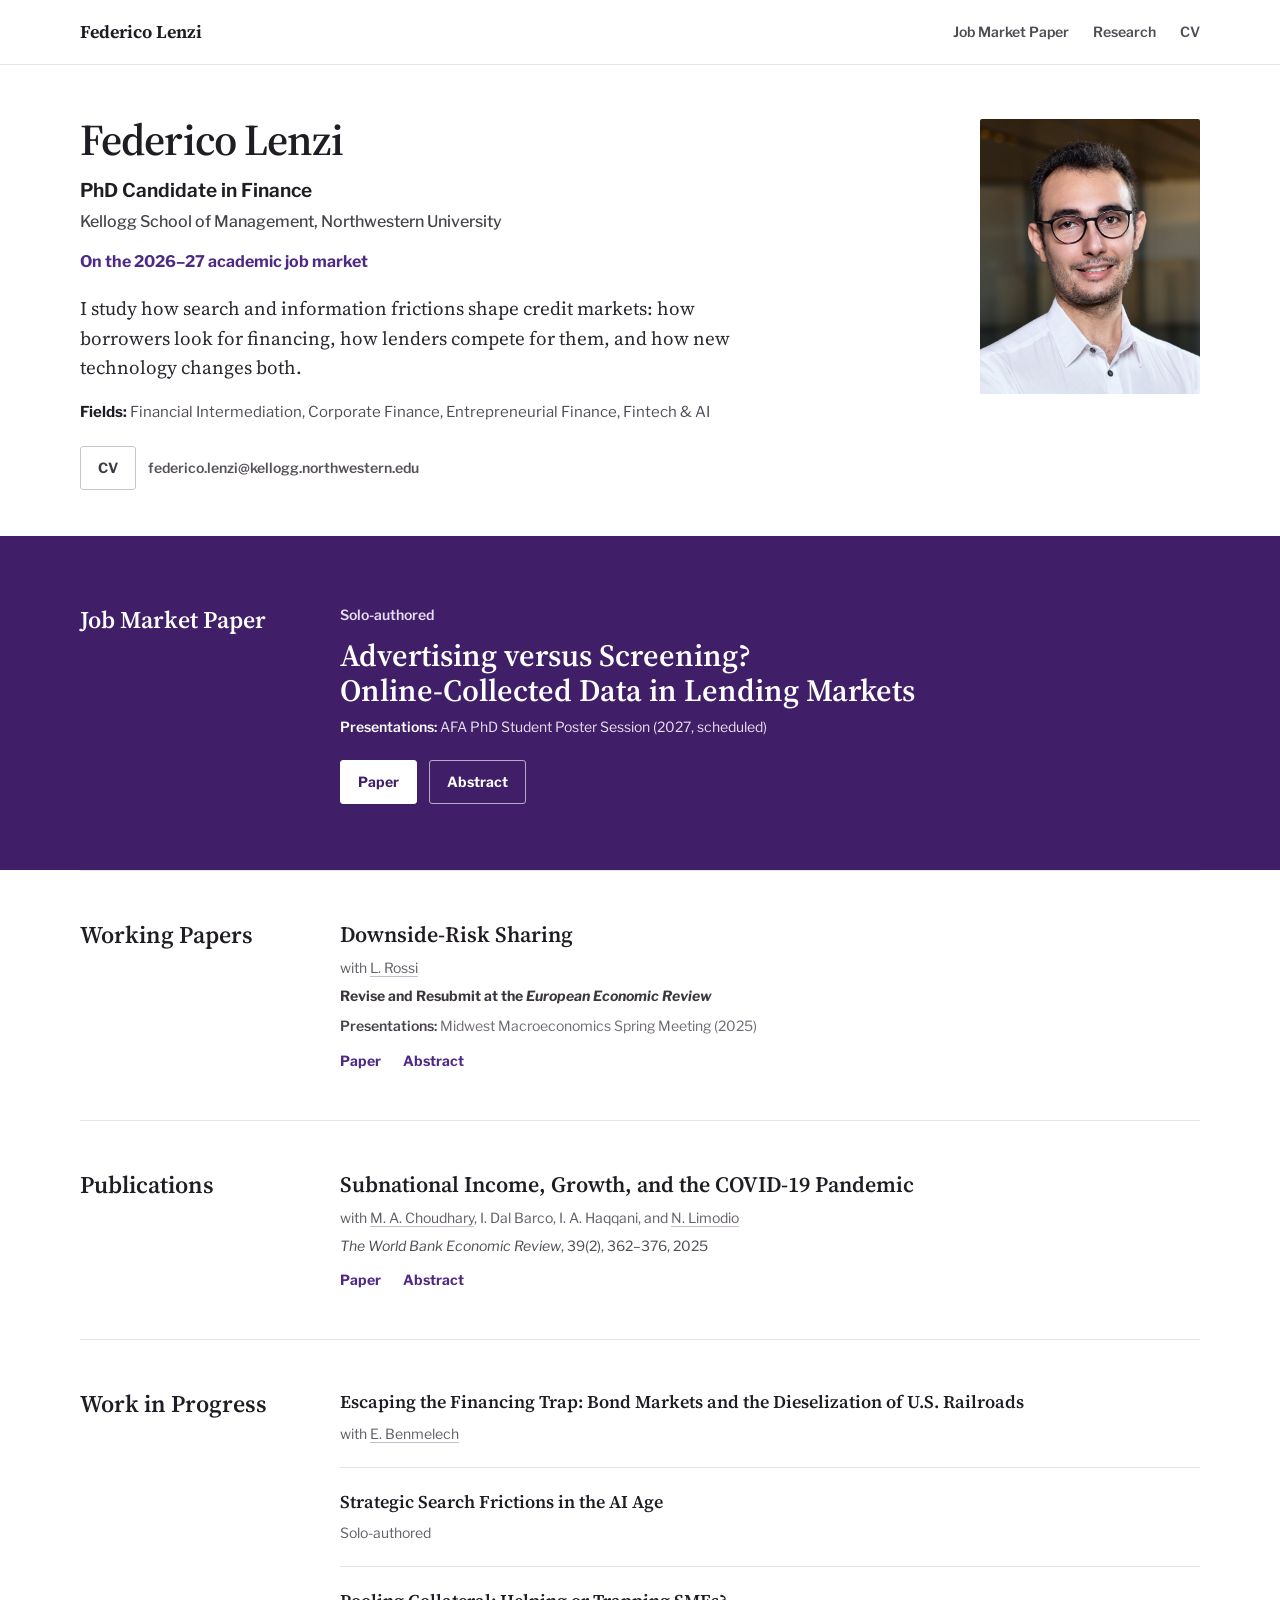
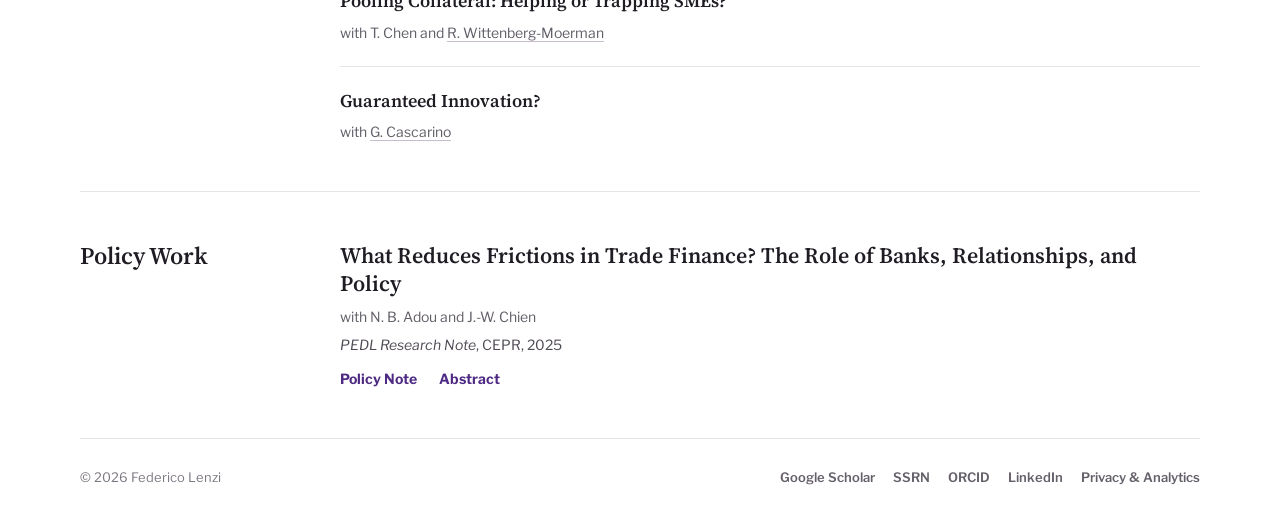
==== commit ef2927bf: "Add files via upload" ====
--- a/index.html
+++ b/index.html
@@ -66,13 +66,13 @@
 .jmp-abstract-grid .abstract p{margin:0 0 12px}
 .jmp-abstract-grid .abstract p:last-child{margin-bottom:0}
 .paper-stack{border-top:0}
-.paper-row{display:grid;grid-template-columns:minmax(0,1fr) 150px;gap:32px;padding:28px 0;border-bottom:1px solid var(--line)}
+.paper-row{display:block;padding:28px 0;border-bottom:1px solid var(--line)}
 .paper-row:first-child{padding-top:2px}
 .paper-row:last-child{border-bottom:0;padding-bottom:0}
 .paper-row h3{font-size:22px;line-height:1.24;font-weight:600}
 .status{font-size:14px;color:#504a55;margin:6px 0 0}
 .status.rnr{font-weight:700;color:#3b3640}
-.row-actions{display:flex;gap:12px;align-items:flex-start;justify-content:flex-end;padding-top:3px;flex-wrap:wrap}
+.row-actions{display:flex;gap:22px;align-items:center;justify-content:flex-start;margin-top:12px;flex-wrap:wrap}
 .text-action{font-size:14px;font-weight:700;color:var(--purple);text-decoration:none;white-space:nowrap}
 .text-action:hover{text-decoration:underline;text-underline-offset:3px}
 details.abstract-details{margin-top:14px}
@@ -81,6 +81,13 @@
 details.abstract-details .abstract{font-size:16px;margin-top:10px;max-width:70ch}
 .abstract-expand{margin-top:14px}
 .abstract-expand[hidden]{display:none}
+.pres-label{font-weight:600;color:#47424b}
+.jmp-head .pres-label{color:#fff}
+.jmp-actions .btn[aria-expanded="true"]{background:#fff;color:var(--purple-dark);border-color:#fff}
+.jmp-abstract-panel{margin-top:26px;padding-top:24px;border-top:1px solid rgba(255,255,255,.22)}
+.jmp-abstract-panel .abstract{max-width:70ch;color:#f6f2f9}
+.jmp-abstract-panel .abstract p{margin:0 0 12px}
+.jmp-abstract-panel .abstract p:last-child{margin-bottom:0}
 .wip-list{border-top:0}
 .wip{padding:22px 0;border-bottom:1px solid var(--line)}
 .wip:first-child{padding-top:2px}
@@ -209,27 +216,32 @@
 <body>
 <header class="topbar"><div class="wrap nav"><a class="brand" href="#top">Federico Lenzi</a><nav class="navlinks"><a href="#jmp">Job Market Paper</a><a href="#research">Research</a><a href="files/CV_Federico_Lenzi.pdf" data-analytics-events="cv_click,cv_download">CV</a></nav></div></header>
 <main id="top">
-<section class="wrap hero"><div class="hero-copy"><div class="identity"><h1>Federico Lenzi</h1><p class="role">PhD Candidate in Finance</p><p class="affiliation">Kellogg School of Management<span class="aff-sep">, </span><span class="aff-uni">Northwestern University</span></p></div><p class="market">On the 2026–27 academic job market</p><p class="description">I study how search and information frictions shape credit markets: how borrowers look for financing, how lenders compete for them, and how new technology changes both.</p><p class="fields"><strong>Fields:</strong> Financial Intermediation, Corporate Finance, Entrepreneurial Finance, Fintech &amp; AI</p><div class="actions"><a class="btn primary" href="https://www.dropbox.com/scl/fi/j2xe1533vejxbl0ln4hzz/Screening_versus_advertising.pdf?rlkey=d7ud7jcw3p0iekmkfb5mvn9ji&st=68dz1qhs&e=1&dl=0" data-analytics-events="jmp_paper,jmp_pdf_download">Job Market Paper</a><a class="btn" href="files/CV_Federico_Lenzi.pdf" data-analytics-events="cv_click,cv_download">CV</a><a class="email" href="mailto:federico.lenzi@kellogg.northwestern.edu">federico.lenzi@kellogg.northwestern.edu</a></div></div><div class="portrait-card"><img class="portrait" src="images/portrait.jpg" alt="Federico Lenzi" fetchpriority="high"></div></section>
-
-<section class="jmp-section" id="jmp"><div class="jmp-top"><div class="wrap section-grid"><div class="section-label">Job Market Paper</div><article class="jmp-head"><p class="jmp-meta">Solo-authored</p><h2>Advertising versus Screening?<br class="desktop-break"> Online-Collected Data in Lending Markets</h2><p class="presentation">AFA PhD Student Poster Session (2027, scheduled)</p><div class="jmp-actions"><a class="btn primary" href="https://www.dropbox.com/scl/fi/j2xe1533vejxbl0ln4hzz/Screening_versus_advertising.pdf?rlkey=d7ud7jcw3p0iekmkfb5mvn9ji&st=68dz1qhs&e=1&dl=0" data-analytics-events="jmp_paper,jmp_pdf_download">Read Paper</a></div></article></div></div><div class="wrap jmp-abstract-grid"><div aria-hidden="true"></div><div class="abstract" id="jmp-abstract"><p>As mortgage shopping moves online, lenders gain data on borrowers’ search and browsing activity. These data improve screening, lower rates, and expand credit. But they also support targeted advertising that reduces comparison shopping and raises markups. Which force dominates determines who benefits from online data.</p><p>I exploit the staggered adoption of state privacy laws limiting these uses, comparing borrowers at the same lender across states. Restricting data lowers mortgage rates by 14 basis points at advertising-reliant lenders: lower markups outweigh weaker screening. Consistent with weaker screening, approval rates fall one percentage point for credit scores below 750 and rise half a point above it.</p><p>Consistent with weaker targeting, paid-search clicks fall 7% at lenders using advertising-platform data. A search model shows that privacy shifts surplus from lenders to borrowers but reduces total surplus because search becomes costlier and screening weaker. In digital lending, data-use rules shape search and credit access.</p></div></div></section>
-
-<section class="section" id="research"><div class="wrap section-grid"><div class="section-label">Working Papers</div><div class="paper-stack"><article class="paper-row"><div><h3>Downside-Risk Sharing</h3><p class="authors">with <a href="https://sites.google.com/view/luca-rossi">L. Rossi</a></p><p class="status rnr">Revise and Resubmit at the <em>European Economic Review</em></p><p class="presentation">Midwest Macroeconomics Spring Meeting (2025)</p><div class="abstract-expand" id="downside-abstract" hidden><p class="abstract">Risk sharing is typically estimated using models that rely on both tails of the income growth distribution, yet agents care more about downside risks. We focus on negative income shocks, developing a methodology to estimate channels of downside-risk sharing and extend it to increasingly severe shocks. We find that the U.S. fiscal channel absorbs a large share of income-growth fluctuations, a result earlier studies understated.</p></div></div><div class="row-actions"><a class="text-action" href="https://www.federicolenzi.com/files/downside_risk_sharing.pdf" data-analytics-events="downside_paper,downside_pdf_download">Paper</a><a class="text-action" href="#downside-abstract" data-abstract-link="downside-abstract" data-analytics-events="downside_abstract">Abstract</a></div></article></div></div></section>
-
-<section class="section"><div class="wrap section-grid"><div class="section-label">Publications</div><div class="paper-stack"><article class="paper-row"><div><h3>Subnational Income, Growth, and the COVID-19 Pandemic</h3><p class="authors">with <a href="https://www.lboro.ac.uk/schools/business-school/our-people/ali-choudhary/">M. A. Choudhary</a>, I. Dal Barco, I. A. Haqqani, and <a href="https://www.nicolalimodio.com/">N. Limodio</a></p><p class="status"><em>The World Bank Economic Review</em>, 39(2), 362–376, 2025</p><div class="abstract-expand" id="wber-abstract" hidden><p class="abstract">Using real-time data and machine-learning methods, we produce monthly aggregates on gross national income (GNI) for 147 Pakistani districts between 2012 and 2021. We use them to understand whether and how the COVID-19 pandemic affected Pakistan's growth and subnational income distribution. Three findings emerge from our analysis. First, districts experienced a sizable decline in income during the pandemic, as their monthly growth rate dropped on average by 0.133 percentage points. Second, a larger income drop occurred in districts with a higher COVID-19 incidence, corresponding to urban areas characterized by a higher population density. Third, COVID-19 caused a decline in income inequality across districts, with more affluent districts experiencing more negative income growth during the pandemic.</p></div></div><div class="row-actions"><a class="text-action" href="https://academic.oup.com/wber/article/39/2/362/7693247" data-analytics-events="subnational_income_paper">Paper</a><a class="text-action" href="#wber-abstract" data-abstract-link="wber-abstract" data-analytics-events="subnational_income_abstract">Abstract</a></div></article></div></div></section>
+<section class="wrap hero"><div class="hero-copy"><div class="identity"><h1>Federico Lenzi</h1><p class="role">PhD Candidate in Finance</p><p class="affiliation">Kellogg School of Management<span class="aff-sep">, </span><span class="aff-uni">Northwestern University</span></p></div><p class="market">On the 2026–27 academic job market</p><p class="description">I study how search and information frictions shape credit markets: how borrowers look for financing, how lenders compete for them, and how new technology changes both.</p><p class="fields"><strong>Fields:</strong> Financial Intermediation, Corporate Finance, Entrepreneurial Finance, Fintech &amp; AI</p><div class="actions"><a class="btn" href="files/CV_Federico_Lenzi.pdf" data-analytics-events="cv_click,cv_download">CV</a><a class="email" href="mailto:federico.lenzi@kellogg.northwestern.edu">federico.lenzi@kellogg.northwestern.edu</a></div></div><div class="portrait-card"><img class="portrait" src="images/portrait.jpg" alt="Federico Lenzi" fetchpriority="high"></div></section>
+
+<section class="jmp-section" id="jmp"><div class="jmp-top"><div class="wrap section-grid"><div class="section-label">Job Market Paper</div><article class="jmp-head"><p class="jmp-meta">Solo-authored</p><h2>Advertising versus Screening?<br class="desktop-break"> Online-Collected Data in Lending Markets</h2><p class="presentation"><span class="pres-label">Presentations:</span> AFA PhD Student Poster Session (2027, scheduled)</p><div class="jmp-actions"><a class="btn primary" href="https://www.dropbox.com/scl/fi/j2xe1533vejxbl0ln4hzz/Screening_versus_advertising.pdf?rlkey=d7ud7jcw3p0iekmkfb5mvn9ji&st=68dz1qhs&e=1&dl=0" data-analytics-events="jmp_paper,jmp_pdf_download">Paper</a><a class="btn" href="#jmp-abstract" data-abstract-link="jmp-abstract" data-analytics-events="jmp_abstract" aria-controls="jmp-abstract">Abstract</a></div><div class="abstract-expand jmp-abstract-panel" id="jmp-abstract" hidden><div class="abstract"><p>As mortgage shopping moves online, lenders gain data on borrowers’ search and browsing activity. These data improve screening, lower rates, and expand credit. But they also support targeted advertising that reduces comparison shopping and raises markups. Which force dominates determines who benefits from online data.</p><p>I exploit the staggered adoption of state privacy laws limiting these uses, comparing borrowers at the same lender across states. Restricting data lowers mortgage rates by 14 basis points at advertising-reliant lenders: lower markups outweigh weaker screening. Consistent with weaker screening, approval rates fall one percentage point for credit scores below 750 and rise half a point above it.</p><p>Consistent with weaker targeting, paid-search clicks fall 7% at lenders using advertising-platform data. A search model shows that privacy shifts surplus from lenders to borrowers but reduces total surplus because search becomes costlier and screening weaker. In digital lending, data-use rules shape search and credit access.</p></div></div></article></div></div></section>
+
+<section class="section" id="research"><div class="wrap section-grid"><div class="section-label">Working Papers</div><div class="paper-stack"><article class="paper-row"><div><h3>Downside-Risk Sharing</h3><p class="authors">with <a href="https://sites.google.com/view/luca-rossi">L. Rossi</a></p><p class="status rnr">Revise and Resubmit at the <em>European Economic Review</em></p><p class="presentation"><span class="pres-label">Presentations:</span> Midwest Macroeconomics Spring Meeting (2025)</p><div class="row-actions"><a class="text-action" href="https://www.federicolenzi.com/files/downside_risk_sharing.pdf" data-analytics-events="downside_paper,downside_pdf_download">Paper</a><a class="text-action" href="#downside-abstract" data-abstract-link="downside-abstract" aria-controls="downside-abstract" data-analytics-events="downside_abstract">Abstract</a></div><div class="abstract-expand" id="downside-abstract" hidden><p class="abstract">Risk sharing is typically estimated using models that rely on both tails of the income growth distribution, yet agents care more about downside risks. We focus on negative income shocks, developing a methodology to estimate channels of downside-risk sharing and extend it to increasingly severe shocks. We find that the U.S. fiscal channel absorbs a large share of income-growth fluctuations, a result earlier studies understated.</p></div></div></article></div></div></section>
+
+<section class="section"><div class="wrap section-grid"><div class="section-label">Publications</div><div class="paper-stack"><article class="paper-row"><div><h3>Subnational Income, Growth, and the COVID-19 Pandemic</h3><p class="authors">with <a href="https://www.lboro.ac.uk/schools/business-school/our-people/ali-choudhary/">M. A. Choudhary</a>, I. Dal Barco, I. A. Haqqani, and <a href="https://www.nicolalimodio.com/">N. Limodio</a></p><p class="status"><em>The World Bank Economic Review</em>, 39(2), 362–376, 2025</p><div class="row-actions"><a class="text-action" href="https://academic.oup.com/wber/article/39/2/362/7693247" data-analytics-events="subnational_income_paper">Paper</a><a class="text-action" href="#wber-abstract" data-abstract-link="wber-abstract" aria-controls="wber-abstract" data-analytics-events="subnational_income_abstract">Abstract</a></div><div class="abstract-expand" id="wber-abstract" hidden><p class="abstract">Using real-time data and machine-learning methods, we produce monthly aggregates on gross national income (GNI) for 147 Pakistani districts between 2012 and 2021. We use them to understand whether and how the COVID-19 pandemic affected Pakistan's growth and subnational income distribution. Three findings emerge from our analysis. First, districts experienced a sizable decline in income during the pandemic, as their monthly growth rate dropped on average by 0.133 percentage points. Second, a larger income drop occurred in districts with a higher COVID-19 incidence, corresponding to urban areas characterized by a higher population density. Third, COVID-19 caused a decline in income inequality across districts, with more affluent districts experiencing more negative income growth during the pandemic.</p></div></div></article></div></div></section>
 
 <section class="section"><div class="wrap section-grid"><div class="section-label">Work in Progress</div><div class="wip-list"><article class="wip"><h3>Escaping the Financing Trap: Bond Markets and the Dieselization of U.S. Railroads</h3><p class="authors">with <a href="https://effibenmelech.com/">E. Benmelech</a></p></article><article class="wip"><h3>Strategic Search Frictions in the AI Age</h3><p class="authors">Solo-authored</p></article><article class="wip"><h3>Pooling Collateral: Helping or Trapping SMEs?</h3><p class="authors">with T. Chen and <a href="https://regina-wittenbenbergmoerman.squarespace.com/">R. Wittenberg-Moerman</a></p></article><article class="wip"><h3>Guaranteed Innovation?</h3><p class="authors">with <a href="https://papers.ssrn.com/sol3/cf_dev/AbsByAuth.cfm?per_id=2404659">G. Cascarino</a></p></article></div></div></section>
 
-<section class="section"><div class="wrap section-grid"><div class="section-label">Policy Work</div><div class="paper-stack"><article class="paper-row"><div><h3>What Reduces Frictions in Trade Finance? The Role of Banks, Relationships, and Policy</h3><p class="authors">with N. B. Adou and J.-W. Chien</p><p class="status"><em>PEDL Research Note</em>, CEPR, 2025</p><div class="abstract-expand" id="pedl-abstract" hidden><p class="abstract">The African continent is often envisioned as the future industrial hub of the planet. However, it accounts for no more than 3% of total global trade. A key factor behind this performance is the limited access to financial services. Understanding how trade finance works in emerging markets is undoubtedly the first step for developing future interventions. The present work surveys importers and exporters in Kenya to understand their demand for different financial products and intermediaries. It also sheds light on the role of relationship banking and Pan-African banks in reducing friction in trade financing. Lastly, it looks at the awareness of recent trade agreements affecting the cost of trade and payment services.</p></div></div><div class="row-actions"><a class="text-action" href="https://grp.cepr.org/publications/pedl-research-note/what-reduces-frictions-trade-finance-role-banks-relationships-and" data-analytics-events="pedl_policy_note">Policy Note</a><a class="text-action" href="#pedl-abstract" data-abstract-link="pedl-abstract" data-analytics-events="pedl_abstract">Abstract</a></div></article></div></div></section>
+<section class="section"><div class="wrap section-grid"><div class="section-label">Policy Work</div><div class="paper-stack"><article class="paper-row"><div><h3>What Reduces Frictions in Trade Finance? The Role of Banks, Relationships, and Policy</h3><p class="authors">with N. B. Adou and J.-W. Chien</p><p class="status"><em>PEDL Research Note</em>, CEPR, 2025</p><div class="row-actions"><a class="text-action" href="https://grp.cepr.org/publications/pedl-research-note/what-reduces-frictions-trade-finance-role-banks-relationships-and" data-analytics-events="pedl_policy_note">Policy Note</a><a class="text-action" href="#pedl-abstract" data-abstract-link="pedl-abstract" aria-controls="pedl-abstract" data-analytics-events="pedl_abstract">Abstract</a></div><div class="abstract-expand" id="pedl-abstract" hidden><p class="abstract">The African continent is often envisioned as the future industrial hub of the planet. However, it accounts for no more than 3% of total global trade. A key factor behind this performance is the limited access to financial services. Understanding how trade finance works in emerging markets is undoubtedly the first step for developing future interventions. The present work surveys importers and exporters in Kenya to understand their demand for different financial products and intermediaries. It also sheds light on the role of relationship banking and Pan-African banks in reducing friction in trade financing. Lastly, it looks at the awareness of recent trade agreements affecting the cost of trade and payment services.</p></div></div></article></div></div></section>
 </main>
 <footer class="wrap footer"><small>© 2026 Federico Lenzi</small><div class="footer-links"><a href="https://scholar.google.com/citations?user=6dAql64AAAAJ" data-analytics-events="google_scholar">Google Scholar</a><a href="https://ssrn.com/author=11103208" data-analytics-events="ssrn">SSRN</a><a href="https://orcid.org/0009-0009-7592-2353" data-analytics-events="orcid">ORCID</a><a href="https://www.linkedin.com/in/federico-lenzi-313651293/" data-analytics-events="linkedin">LinkedIn</a><a href="privacy.html" data-analytics-events="privacy">Privacy &amp; Analytics</a></div></footer>
 
 <script>
 document.querySelectorAll('[data-abstract-link]').forEach(function(link){
+  var events=link.getAttribute('data-analytics-events');
+  link.setAttribute('aria-expanded','false');
   link.addEventListener('click', function(e){
     e.preventDefault();
     var panel=document.getElementById(link.getAttribute('data-abstract-link'));
     if(!panel) return;
     panel.hidden=!panel.hidden;
+    link.setAttribute('aria-expanded', String(!panel.hidden));
+    /* count opens only: the analytics listener runs before this one */
+    if(events){ if(panel.hidden) link.setAttribute('data-analytics-events', events); else link.removeAttribute('data-analytics-events'); }
     if(!panel.hidden) panel.scrollIntoView({behavior:'smooth',block:'nearest'});
   });
 });
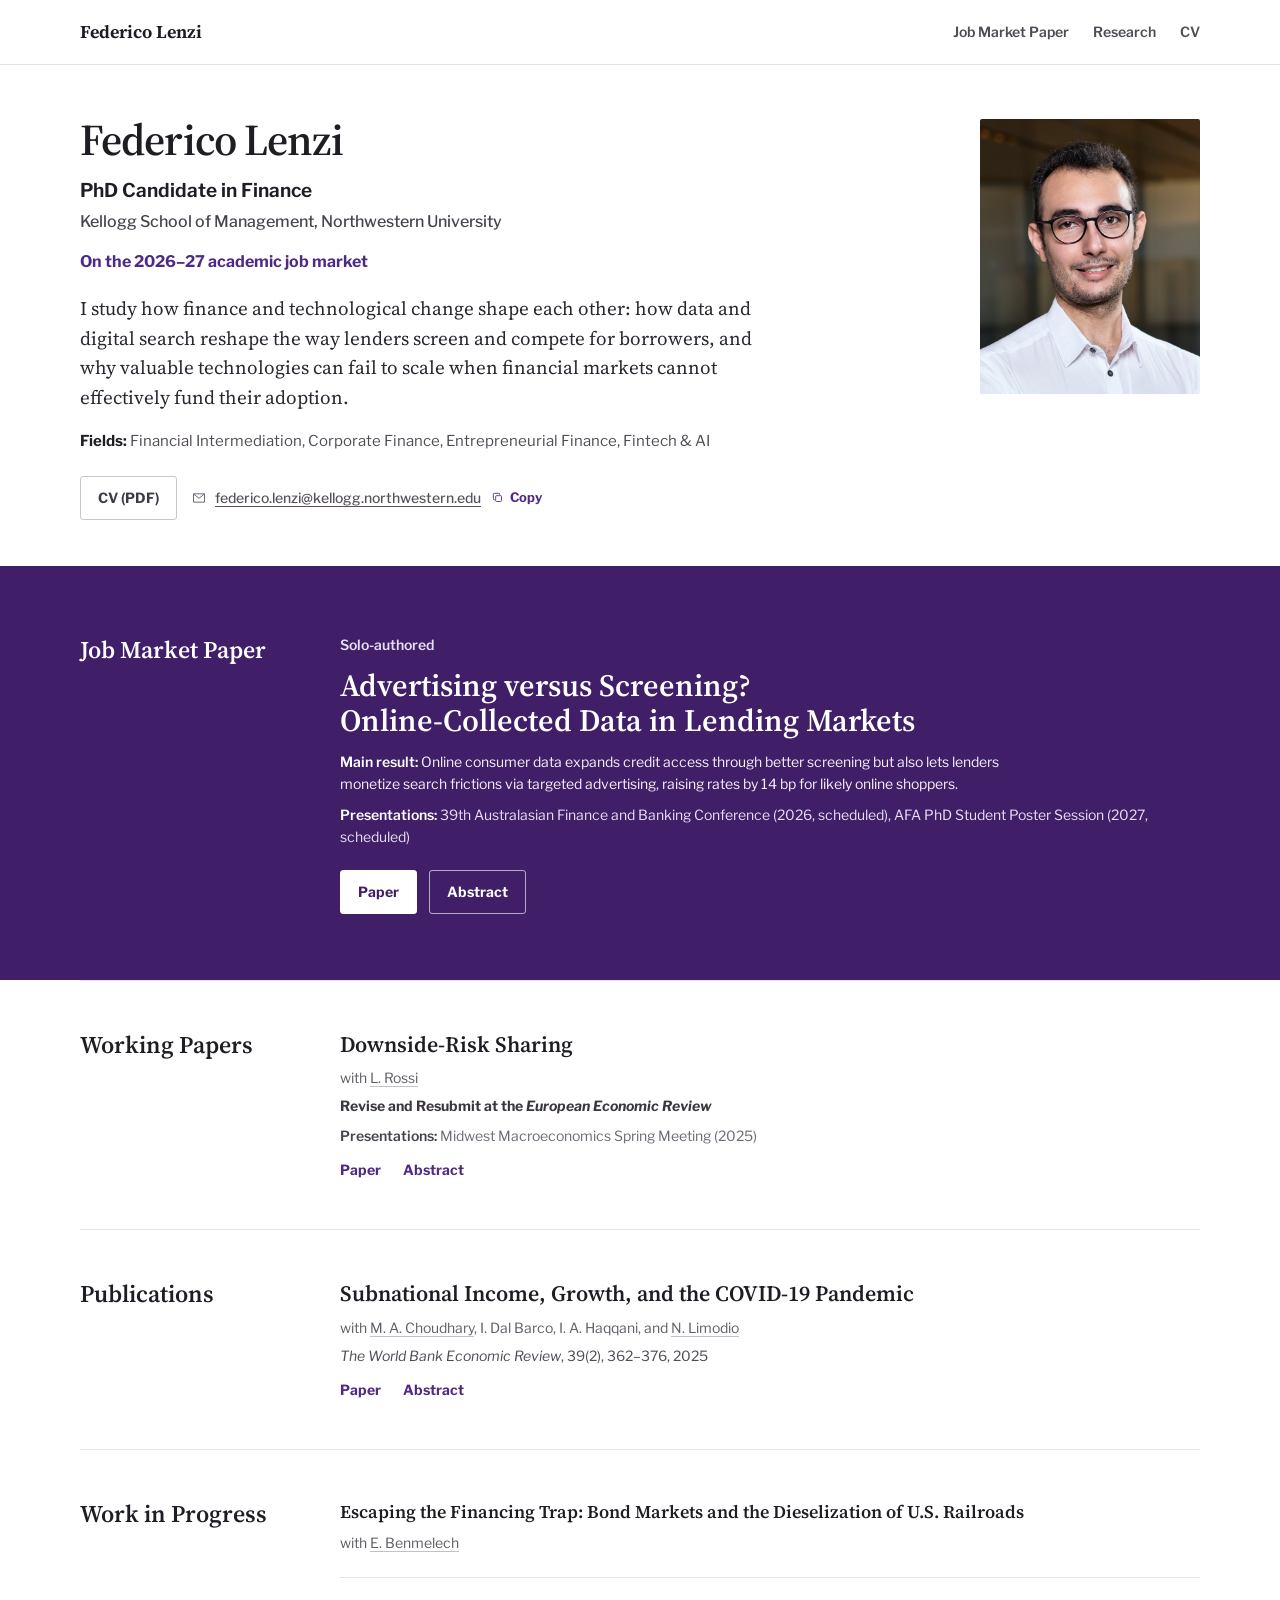
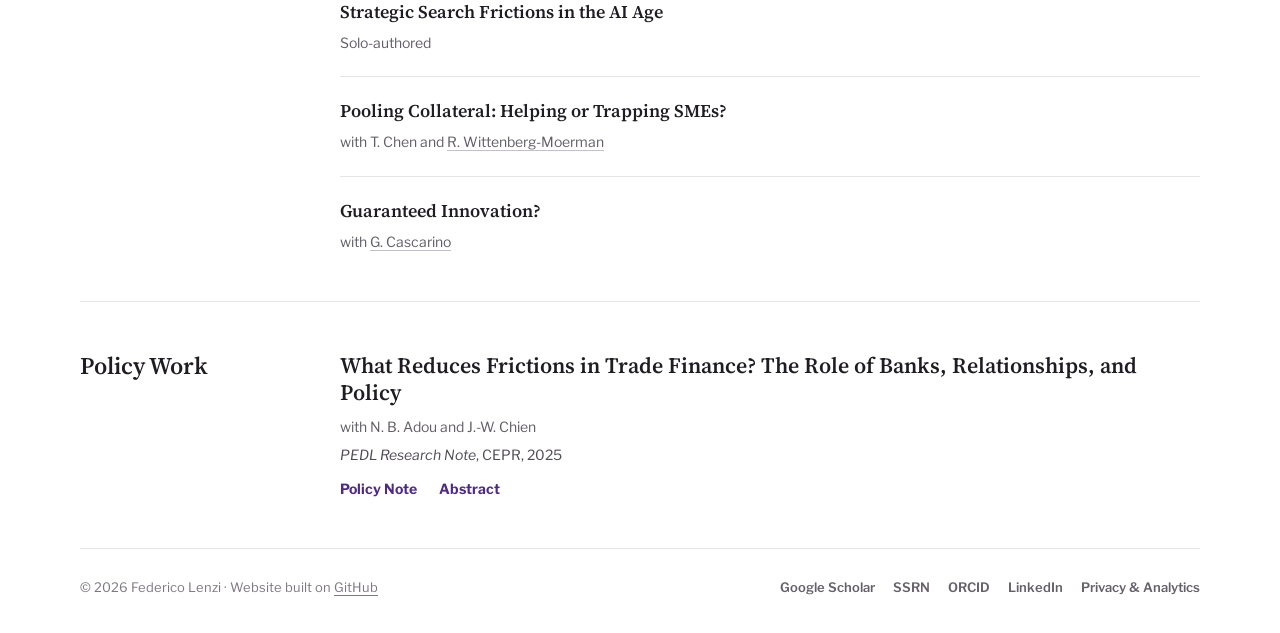
==== commit c3bfddca: "Add files via upload" ====
--- a/index.html
+++ b/index.html
@@ -6,7 +6,7 @@
 <meta name="application-name" content="Federico Lenzi">
 <meta name="apple-mobile-web-app-title" content="Federico Lenzi">
 <meta name="apple-mobile-web-app-capable" content="yes">
-<title>Federico Lenzi</title>
+<title>Federico Lenzi | Finance PhD Candidate at Kellogg</title>
 <link rel="preconnect" href="https://fonts.googleapis.com">
 <link rel="preconnect" href="https://fonts.gstatic.com" crossorigin>
 <link href="https://fonts.googleapis.com/css2?family=Libre+Franklin:wght@400;500;600;700&family=Source+Serif+4:opsz,wght@8..60,400;8..60,500;8..60,600;8..60,700&display=swap" rel="stylesheet">
@@ -122,20 +122,32 @@
 }
 </style>
 
-<meta name="description" content="Federico Lenzi is a Finance PhD candidate at the Kellogg School of Management, Northwestern University, on the 2026–27 academic job market. Research in financial intermediation, corporate finance, entrepreneurial finance, and Fintech & AI.">
+<meta name="description" content="Federico Lenzi is a PhD Candidate in Finance at Kellogg School of Management, Northwestern University, on the 2026–27 academic job market. Research in financial intermediation, corporate finance, entrepreneurial finance, and Fintech &amp; AI.">
 <meta name="robots" content="index, follow, max-image-preview:large">
 <meta name="theme-color" content="#401F68">
-<link rel="canonical" href="https://www.federicolenzi.com/">
-<link rel="manifest" href="site.webmanifest">
-<link rel="icon" href="favicon.svg" type="image/svg+xml">
-<link rel="apple-touch-icon" sizes="180x180" href="apple-touch-icon.png">
+<link rel="canonical" href="https://federicolenzi.com/">
+<link rel="manifest" href="/site.webmanifest">
+<link rel="icon" href="/favicon.ico" sizes="48x48">
+<link rel="icon" href="/favicon.svg" type="image/svg+xml">
+<link rel="icon" href="/icon-192.png" type="image/png" sizes="192x192">
+<link rel="apple-touch-icon" sizes="180x180" href="/apple-touch-icon.png">
 <meta property="og:type" content="profile">
-<meta property="og:title" content="Federico Lenzi | Finance PhD Candidate | Kellogg">
-<meta property="og:description" content="Finance PhD candidate at Kellogg School of Management, Northwestern University. On the 2026–27 academic job market.">
-<meta property="og:url" content="https://www.federicolenzi.com/">
+<meta property="og:title" content="Federico Lenzi | Finance PhD Candidate at Kellogg">
+<meta property="og:description" content="Federico Lenzi is a PhD Candidate in Finance at Kellogg School of Management, Northwestern University, on the 2026–27 academic job market. Research in financial intermediation, corporate finance, entrepreneurial finance, and Fintech &amp; AI.">
+<meta property="og:url" content="https://federicolenzi.com/">
+<meta property="og:site_name" content="Federico Lenzi">
 <meta name="twitter:card" content="summary">
-<meta name="twitter:title" content="Federico Lenzi | Finance PhD Candidate | Kellogg">
-<meta name="twitter:description" content="Finance PhD candidate at Kellogg School of Management, Northwestern University. On the 2026–27 academic job market.">
+<meta name="twitter:title" content="Federico Lenzi | Finance PhD Candidate at Kellogg">
+<meta name="twitter:description" content="Federico Lenzi is a PhD Candidate in Finance at Kellogg School of Management, Northwestern University, on the 2026–27 academic job market. Research in financial intermediation, corporate finance, entrepreneurial finance, and Fintech &amp; AI.">
+<script type="application/ld+json">
+{
+  "@context": "https://schema.org",
+  "@type": "WebSite",
+  "name": "Federico Lenzi",
+  "alternateName": "Federico Lenzi, Finance PhD, Kellogg",
+  "url": "https://federicolenzi.com/"
+}
+</script>
 
 
 <style id="responsive-polish">
@@ -212,15 +224,30 @@
 </style>
 
 <script src="analytics.js" defer></script>
+
+<style id="contact-actions-polish">
+.actions{display:flex;align-items:center;gap:14px;flex-wrap:wrap}
+.email-group{display:inline-flex;align-items:center;gap:8px;min-width:0;flex-wrap:wrap}
+.contact-icon{width:16px;height:16px;flex:0 0 auto;color:#706977}
+.email{font-size:14px;font-weight:500;color:#57515b;text-decoration:underline;text-decoration-thickness:1px;text-underline-offset:3px}
+.email:hover{color:var(--purple)}
+.copy-email{appearance:none;border:0;background:transparent;color:var(--purple);padding:4px 2px;display:inline-flex;align-items:center;gap:5px;font:inherit;font-size:13px;font-weight:700;cursor:pointer}
+.copy-email:hover{text-decoration:underline;text-underline-offset:3px}
+.copy-icon{width:14px;height:14px;flex:0 0 auto}
+.footer small a{color:inherit;text-decoration:underline;text-underline-offset:3px}
+.jmp-result{max-width:72ch;color:#f6f2f9!important;margin-top:14px!important}
+@media(max-width:600px){.actions{align-items:flex-start}.email-group{width:100%}.email{overflow-wrap:anywhere}}
+</style>
+
 </head>
 <body>
 <header class="topbar"><div class="wrap nav"><a class="brand" href="#top">Federico Lenzi</a><nav class="navlinks"><a href="#jmp">Job Market Paper</a><a href="#research">Research</a><a href="files/CV_Federico_Lenzi.pdf" data-analytics-events="cv_click,cv_download">CV</a></nav></div></header>
 <main id="top">
-<section class="wrap hero"><div class="hero-copy"><div class="identity"><h1>Federico Lenzi</h1><p class="role">PhD Candidate in Finance</p><p class="affiliation">Kellogg School of Management<span class="aff-sep">, </span><span class="aff-uni">Northwestern University</span></p></div><p class="market">On the 2026–27 academic job market</p><p class="description">I study how search and information frictions shape credit markets: how borrowers look for financing, how lenders compete for them, and how new technology changes both.</p><p class="fields"><strong>Fields:</strong> Financial Intermediation, Corporate Finance, Entrepreneurial Finance, Fintech &amp; AI</p><div class="actions"><a class="btn" href="files/CV_Federico_Lenzi.pdf" data-analytics-events="cv_click,cv_download">CV</a><a class="email" href="mailto:federico.lenzi@kellogg.northwestern.edu">federico.lenzi@kellogg.northwestern.edu</a></div></div><div class="portrait-card"><img class="portrait" src="images/portrait.jpg" alt="Federico Lenzi" fetchpriority="high"></div></section>
-
-<section class="jmp-section" id="jmp"><div class="jmp-top"><div class="wrap section-grid"><div class="section-label">Job Market Paper</div><article class="jmp-head"><p class="jmp-meta">Solo-authored</p><h2>Advertising versus Screening?<br class="desktop-break"> Online-Collected Data in Lending Markets</h2><p class="presentation"><span class="pres-label">Presentations:</span> AFA PhD Student Poster Session (2027, scheduled)</p><div class="jmp-actions"><a class="btn primary" href="https://www.dropbox.com/scl/fi/j2xe1533vejxbl0ln4hzz/Screening_versus_advertising.pdf?rlkey=d7ud7jcw3p0iekmkfb5mvn9ji&st=68dz1qhs&e=1&dl=0" data-analytics-events="jmp_paper,jmp_pdf_download">Paper</a><a class="btn" href="#jmp-abstract" data-abstract-link="jmp-abstract" data-analytics-events="jmp_abstract" aria-controls="jmp-abstract">Abstract</a></div><div class="abstract-expand jmp-abstract-panel" id="jmp-abstract" hidden><div class="abstract"><p>As mortgage shopping moves online, lenders gain data on borrowers’ search and browsing activity. These data improve screening, lower rates, and expand credit. But they also support targeted advertising that reduces comparison shopping and raises markups. Which force dominates determines who benefits from online data.</p><p>I exploit the staggered adoption of state privacy laws limiting these uses, comparing borrowers at the same lender across states. Restricting data lowers mortgage rates by 14 basis points at advertising-reliant lenders: lower markups outweigh weaker screening. Consistent with weaker screening, approval rates fall one percentage point for credit scores below 750 and rise half a point above it.</p><p>Consistent with weaker targeting, paid-search clicks fall 7% at lenders using advertising-platform data. A search model shows that privacy shifts surplus from lenders to borrowers but reduces total surplus because search becomes costlier and screening weaker. In digital lending, data-use rules shape search and credit access.</p></div></div></article></div></div></section>
-
-<section class="section" id="research"><div class="wrap section-grid"><div class="section-label">Working Papers</div><div class="paper-stack"><article class="paper-row"><div><h3>Downside-Risk Sharing</h3><p class="authors">with <a href="https://sites.google.com/view/luca-rossi">L. Rossi</a></p><p class="status rnr">Revise and Resubmit at the <em>European Economic Review</em></p><p class="presentation"><span class="pres-label">Presentations:</span> Midwest Macroeconomics Spring Meeting (2025)</p><div class="row-actions"><a class="text-action" href="https://www.federicolenzi.com/files/downside_risk_sharing.pdf" data-analytics-events="downside_paper,downside_pdf_download">Paper</a><a class="text-action" href="#downside-abstract" data-abstract-link="downside-abstract" aria-controls="downside-abstract" data-analytics-events="downside_abstract">Abstract</a></div><div class="abstract-expand" id="downside-abstract" hidden><p class="abstract">Risk sharing is typically estimated using models that rely on both tails of the income growth distribution, yet agents care more about downside risks. We focus on negative income shocks, developing a methodology to estimate channels of downside-risk sharing and extend it to increasingly severe shocks. We find that the U.S. fiscal channel absorbs a large share of income-growth fluctuations, a result earlier studies understated.</p></div></div></article></div></div></section>
+<section class="wrap hero"><div class="hero-copy"><div class="identity"><h1>Federico Lenzi</h1><p class="role">PhD Candidate in Finance</p><p class="affiliation">Kellogg School of Management<span class="aff-sep">, </span><span class="aff-uni">Northwestern University</span></p></div><p class="market">On the 2026–27 academic job market</p><p class="description">I study how finance and technological change shape each other: how data and digital search reshape the way lenders screen and compete for borrowers, and why valuable technologies can fail to scale when financial markets cannot effectively fund their adoption.</p><p class="fields"><strong>Fields:</strong> Financial Intermediation, Corporate Finance, Entrepreneurial Finance, Fintech &amp; AI</p><div class="actions"><a class="btn" href="files/CV_Federico_Lenzi.pdf" data-analytics-events="cv_click,cv_download">CV (PDF)</a><span class="email-group"><svg class="contact-icon" viewBox="0 0 24 24" aria-hidden="true"><path d="M3.75 5.75h16.5v12.5H3.75z" fill="none" stroke="currentColor" stroke-width="1.5"/><path d="m4.5 6.5 7.5 6 7.5-6" fill="none" stroke="currentColor" stroke-width="1.5" stroke-linecap="round" stroke-linejoin="round"/></svg><a class="email" href="mailto:federico.lenzi@kellogg.northwestern.edu">federico.lenzi@kellogg.northwestern.edu</a><button class="copy-email" type="button" data-copy-email="federico.lenzi@kellogg.northwestern.edu" aria-label="Copy email address"><svg class="copy-icon" viewBox="0 0 24 24" aria-hidden="true"><rect x="8" y="8" width="10" height="10" rx="1.5" fill="none" stroke="currentColor" stroke-width="1.5"/><path d="M6 15H5.5A1.5 1.5 0 0 1 4 13.5v-8A1.5 1.5 0 0 1 5.5 4h8A1.5 1.5 0 0 1 15 5.5V6" fill="none" stroke="currentColor" stroke-width="1.5" stroke-linecap="round"/></svg><span class="copy-label">Copy</span></button></span></div></div><div class="portrait-card"><img class="portrait" src="images/portrait.jpg" alt="Federico Lenzi" fetchpriority="high"></div></section>
+
+<section class="jmp-section" id="jmp"><div class="jmp-top"><div class="wrap section-grid"><div class="section-label">Job Market Paper</div><article class="jmp-head"><p class="jmp-meta">Solo-authored</p><h2>Advertising versus Screening?<br class="desktop-break"> Online-Collected Data in Lending Markets</h2><p class="presentation jmp-result"><span class="pres-label">Main result:</span> Online consumer data expands credit access through better screening but also lets lenders monetize search frictions via targeted advertising, raising rates by 14 bp for likely online shoppers.</p><p class="presentation"><span class="pres-label">Presentations:</span> 39th Australasian Finance and Banking Conference (2026, scheduled), AFA PhD Student Poster Session (2027, scheduled)</p><div class="jmp-actions"><a class="btn primary" href="https://www.dropbox.com/scl/fi/j2xe1533vejxbl0ln4hzz/Screening_versus_advertising.pdf?rlkey=d7ud7jcw3p0iekmkfb5mvn9ji&st=68dz1qhs&e=1&dl=0" data-analytics-events="jmp_paper,jmp_pdf_download">Paper</a><a class="btn" href="#jmp-abstract" data-abstract-link="jmp-abstract" data-analytics-events="jmp_abstract" aria-controls="jmp-abstract">Abstract</a></div><div class="abstract-expand jmp-abstract-panel" id="jmp-abstract" hidden><div class="abstract"><p>As mortgage shopping moves online, lenders gain data on borrowers’ search and browsing activity. These data improve screening, lower rates, and expand credit. But they also support targeted advertising that reduces comparison shopping and raises markups. Which force dominates determines who benefits from online data.</p><p>I exploit the staggered adoption of state privacy laws limiting these uses, comparing borrowers at the same lender across states. Restricting data lowers mortgage rates by 14 basis points at advertising-reliant lenders: lower markups outweigh weaker screening. Consistent with weaker screening, approval rates fall one percentage point for credit scores below 750 and rise half a point above it.</p><p>Consistent with weaker targeting, paid-search clicks fall 7% at lenders using advertising-platform data. A search model shows that privacy shifts surplus from lenders to borrowers but reduces total surplus because search becomes costlier and screening weaker. In digital lending, data-use rules shape search and credit access.</p></div></div></article></div></div></section>
+
+<section class="section" id="research"><div class="wrap section-grid"><div class="section-label">Working Papers</div><div class="paper-stack"><article class="paper-row"><div><h3>Downside-Risk Sharing</h3><p class="authors">with <a href="https://sites.google.com/view/luca-rossi">L. Rossi</a></p><p class="status rnr">Revise and Resubmit at the <em>European Economic Review</em></p><p class="presentation"><span class="pres-label">Presentations:</span> Midwest Macroeconomics Spring Meeting (2025)</p><div class="row-actions"><a class="text-action" href="files/downside_risk_sharing.pdf" data-analytics-events="downside_paper,downside_pdf_download">Paper</a><a class="text-action" href="#downside-abstract" data-abstract-link="downside-abstract" aria-controls="downside-abstract" data-analytics-events="downside_abstract">Abstract</a></div><div class="abstract-expand" id="downside-abstract" hidden><p class="abstract">Risk sharing is typically estimated using models that rely on both tails of the income growth distribution, yet agents care more about downside risks. We focus on negative income shocks, developing a methodology to estimate channels of downside-risk sharing and extend it to increasingly severe shocks. We find that the U.S. fiscal channel absorbs a large share of income-growth fluctuations, a result earlier studies understated.</p></div></div></article></div></div></section>
 
 <section class="section"><div class="wrap section-grid"><div class="section-label">Publications</div><div class="paper-stack"><article class="paper-row"><div><h3>Subnational Income, Growth, and the COVID-19 Pandemic</h3><p class="authors">with <a href="https://www.lboro.ac.uk/schools/business-school/our-people/ali-choudhary/">M. A. Choudhary</a>, I. Dal Barco, I. A. Haqqani, and <a href="https://www.nicolalimodio.com/">N. Limodio</a></p><p class="status"><em>The World Bank Economic Review</em>, 39(2), 362–376, 2025</p><div class="row-actions"><a class="text-action" href="https://academic.oup.com/wber/article/39/2/362/7693247" data-analytics-events="subnational_income_paper">Paper</a><a class="text-action" href="#wber-abstract" data-abstract-link="wber-abstract" aria-controls="wber-abstract" data-analytics-events="subnational_income_abstract">Abstract</a></div><div class="abstract-expand" id="wber-abstract" hidden><p class="abstract">Using real-time data and machine-learning methods, we produce monthly aggregates on gross national income (GNI) for 147 Pakistani districts between 2012 and 2021. We use them to understand whether and how the COVID-19 pandemic affected Pakistan's growth and subnational income distribution. Three findings emerge from our analysis. First, districts experienced a sizable decline in income during the pandemic, as their monthly growth rate dropped on average by 0.133 percentage points. Second, a larger income drop occurred in districts with a higher COVID-19 incidence, corresponding to urban areas characterized by a higher population density. Third, COVID-19 caused a decline in income inequality across districts, with more affluent districts experiencing more negative income growth during the pandemic.</p></div></div></article></div></div></section>
 
@@ -228,7 +255,33 @@
 
 <section class="section"><div class="wrap section-grid"><div class="section-label">Policy Work</div><div class="paper-stack"><article class="paper-row"><div><h3>What Reduces Frictions in Trade Finance? The Role of Banks, Relationships, and Policy</h3><p class="authors">with N. B. Adou and J.-W. Chien</p><p class="status"><em>PEDL Research Note</em>, CEPR, 2025</p><div class="row-actions"><a class="text-action" href="https://grp.cepr.org/publications/pedl-research-note/what-reduces-frictions-trade-finance-role-banks-relationships-and" data-analytics-events="pedl_policy_note">Policy Note</a><a class="text-action" href="#pedl-abstract" data-abstract-link="pedl-abstract" aria-controls="pedl-abstract" data-analytics-events="pedl_abstract">Abstract</a></div><div class="abstract-expand" id="pedl-abstract" hidden><p class="abstract">The African continent is often envisioned as the future industrial hub of the planet. However, it accounts for no more than 3% of total global trade. A key factor behind this performance is the limited access to financial services. Understanding how trade finance works in emerging markets is undoubtedly the first step for developing future interventions. The present work surveys importers and exporters in Kenya to understand their demand for different financial products and intermediaries. It also sheds light on the role of relationship banking and Pan-African banks in reducing friction in trade financing. Lastly, it looks at the awareness of recent trade agreements affecting the cost of trade and payment services.</p></div></div></article></div></div></section>
 </main>
-<footer class="wrap footer"><small>© 2026 Federico Lenzi</small><div class="footer-links"><a href="https://scholar.google.com/citations?user=6dAql64AAAAJ" data-analytics-events="google_scholar">Google Scholar</a><a href="https://ssrn.com/author=11103208" data-analytics-events="ssrn">SSRN</a><a href="https://orcid.org/0009-0009-7592-2353" data-analytics-events="orcid">ORCID</a><a href="https://www.linkedin.com/in/federico-lenzi-313651293/" data-analytics-events="linkedin">LinkedIn</a><a href="privacy.html" data-analytics-events="privacy">Privacy &amp; Analytics</a></div></footer>
+<footer class="wrap footer"><small>© 2026 Federico Lenzi · Website built on <a href="https://github.com/federlen/federlen.github.io">GitHub</a></small><div class="footer-links"><a href="https://scholar.google.com/citations?user=6dAql64AAAAJ" data-analytics-events="google_scholar">Google Scholar</a><a href="https://ssrn.com/author=11103208" data-analytics-events="ssrn">SSRN</a><a href="https://orcid.org/0009-0009-7592-2353" data-analytics-events="orcid">ORCID</a><a href="https://www.linkedin.com/in/federico-lenzi-313651293/" data-analytics-events="linkedin">LinkedIn</a><a href="privacy.html" data-analytics-events="privacy">Privacy &amp; Analytics</a></div></footer>
+
+
+<script>
+(function(){
+  function fallbackCopy(text){
+    var ta=document.createElement('textarea');
+    ta.value=text; ta.setAttribute('readonly','');
+    ta.style.position='fixed'; ta.style.opacity='0';
+    document.body.appendChild(ta); ta.select();
+    try{ document.execCommand('copy'); }catch(e){}
+    document.body.removeChild(ta);
+  }
+  document.querySelectorAll('[data-copy-email]').forEach(function(btn){
+    btn.addEventListener('click', function(){
+      var text=btn.getAttribute('data-copy-email');
+      var label=btn.querySelector('.copy-label');
+      function done(){
+        if(label){ label.textContent='Copied'; setTimeout(function(){label.textContent='Copy';},1600); }
+      }
+      if(navigator.clipboard && window.isSecureContext){
+        navigator.clipboard.writeText(text).then(done).catch(function(){ fallbackCopy(text); done(); });
+      } else { fallbackCopy(text); done(); }
+    });
+  });
+})();
+</script>
 
 <script>
 document.querySelectorAll('[data-abstract-link]').forEach(function(link){
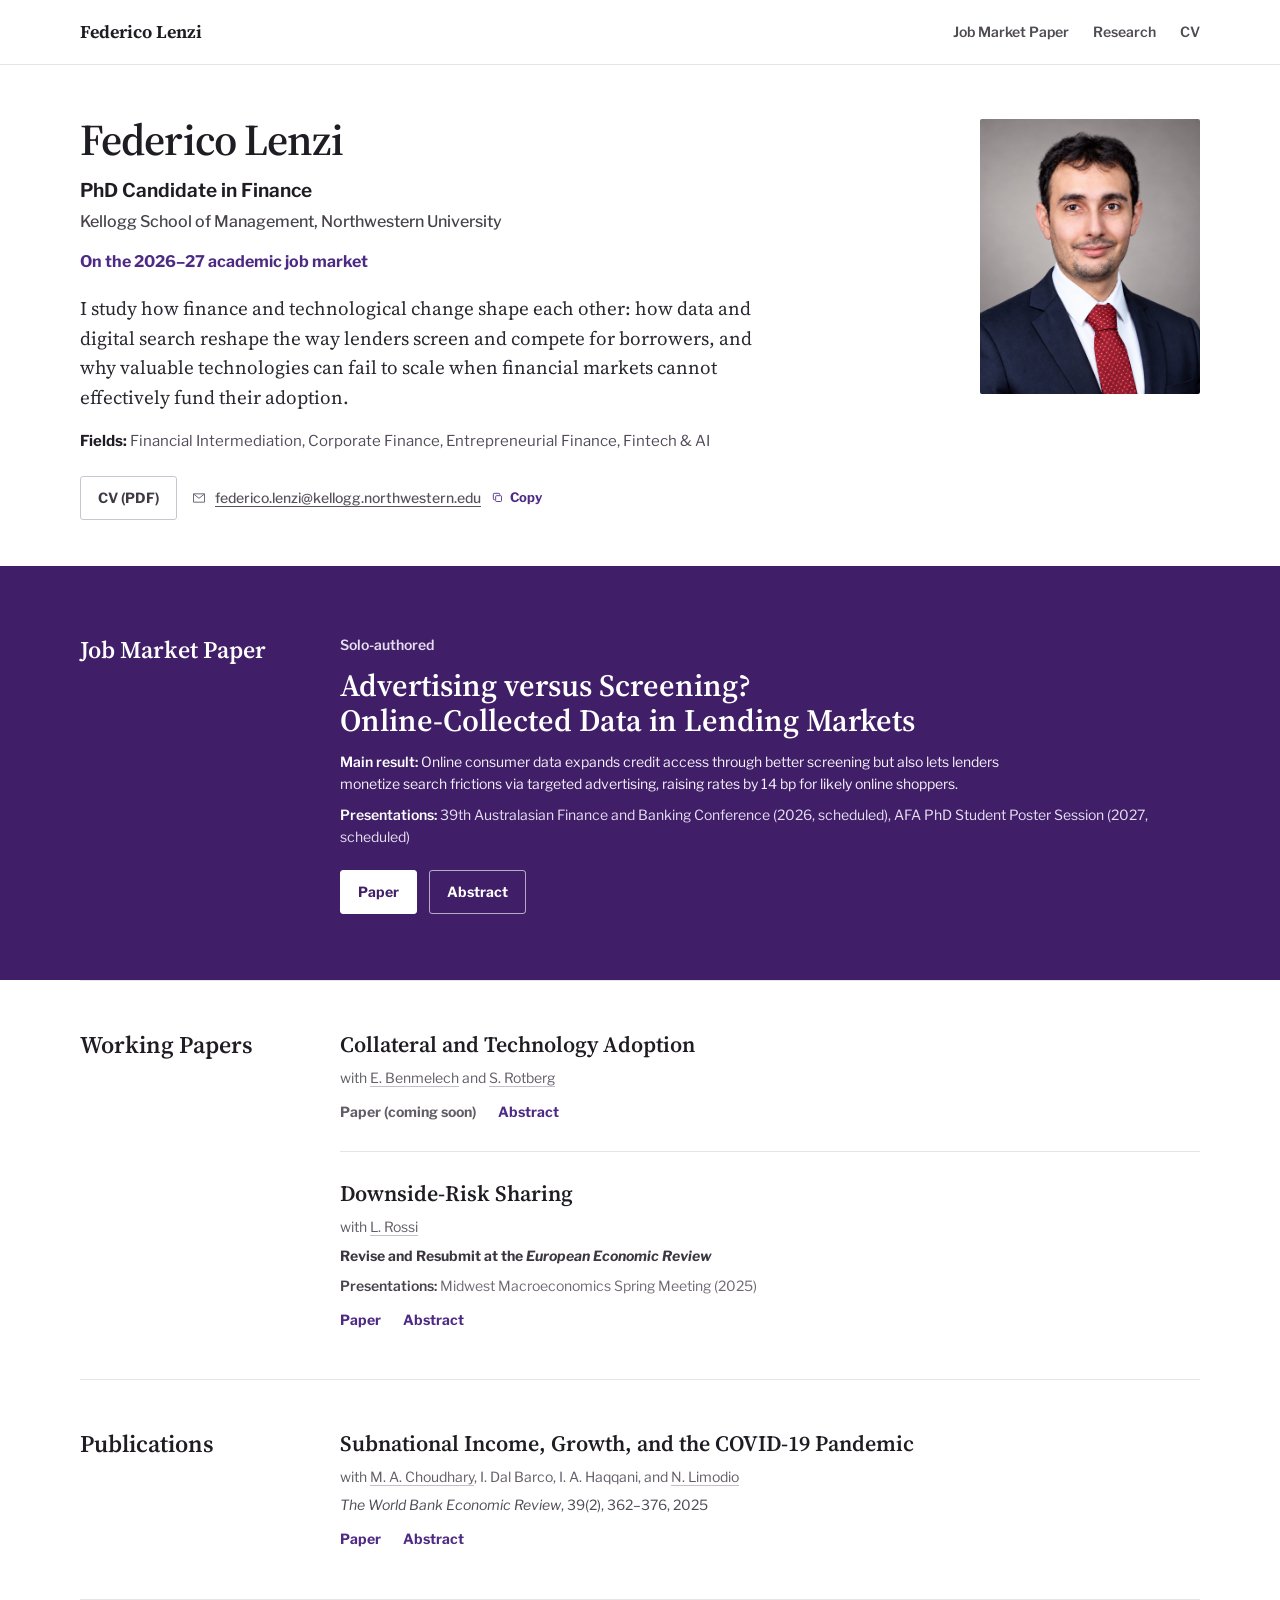
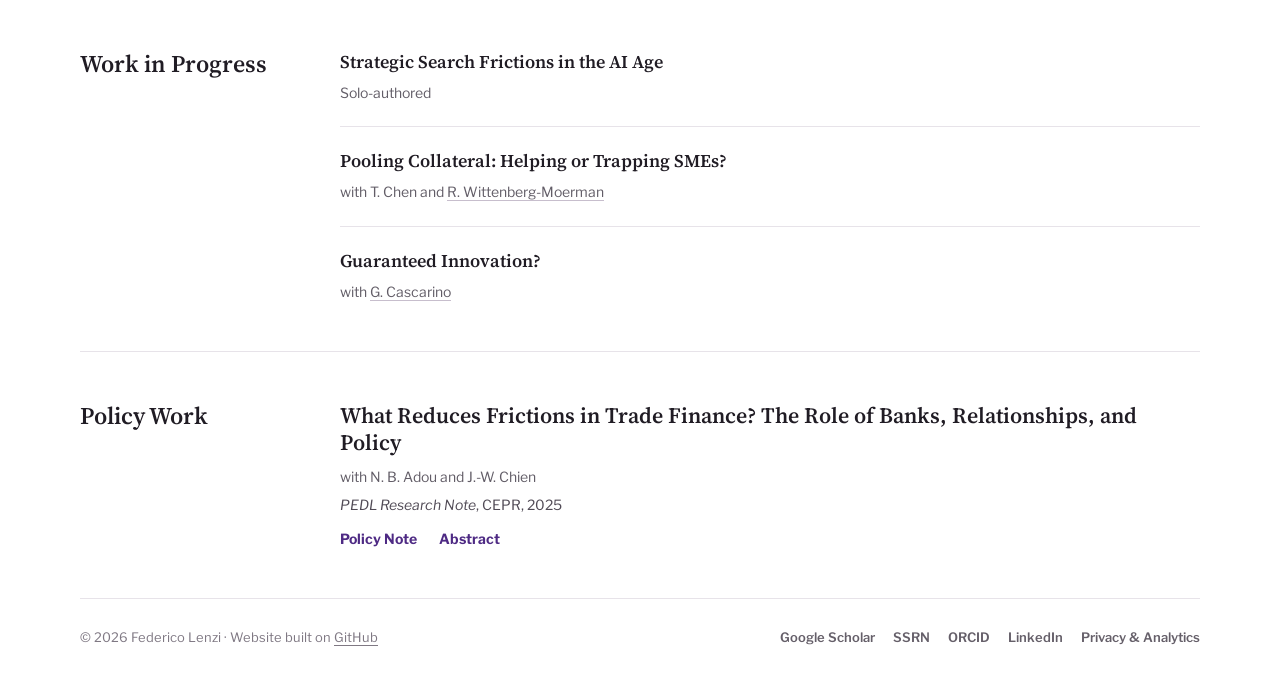
==== commit ee6c13df: "Add files via upload" ====
--- a/index.html
+++ b/index.html
@@ -75,6 +75,7 @@
 .row-actions{display:flex;gap:22px;align-items:center;justify-content:flex-start;margin-top:12px;flex-wrap:wrap}
 .text-action{font-size:14px;font-weight:700;color:var(--purple);text-decoration:none;white-space:nowrap}
 .text-action:hover{text-decoration:underline;text-underline-offset:3px}
+.paper-unavailable{font-size:14px;font-weight:700;color:var(--muted);white-space:nowrap}
 details.abstract-details{margin-top:14px}
 details.abstract-details summary{cursor:pointer;color:var(--purple);font-size:14px;font-weight:700;list-style:none;display:inline-block}
 details.abstract-details summary::-webkit-details-marker{display:none}
@@ -247,11 +248,11 @@
 
 <section class="jmp-section" id="jmp"><div class="jmp-top"><div class="wrap section-grid"><div class="section-label">Job Market Paper</div><article class="jmp-head"><p class="jmp-meta">Solo-authored</p><h2>Advertising versus Screening?<br class="desktop-break"> Online-Collected Data in Lending Markets</h2><p class="presentation jmp-result"><span class="pres-label">Main result:</span> Online consumer data expands credit access through better screening but also lets lenders monetize search frictions via targeted advertising, raising rates by 14 bp for likely online shoppers.</p><p class="presentation"><span class="pres-label">Presentations:</span> 39th Australasian Finance and Banking Conference (2026, scheduled), AFA PhD Student Poster Session (2027, scheduled)</p><div class="jmp-actions"><a class="btn primary" href="https://www.dropbox.com/scl/fi/j2xe1533vejxbl0ln4hzz/Screening_versus_advertising.pdf?rlkey=d7ud7jcw3p0iekmkfb5mvn9ji&st=68dz1qhs&e=1&dl=0" data-analytics-events="jmp_paper,jmp_pdf_download">Paper</a><a class="btn" href="#jmp-abstract" data-abstract-link="jmp-abstract" data-analytics-events="jmp_abstract" aria-controls="jmp-abstract">Abstract</a></div><div class="abstract-expand jmp-abstract-panel" id="jmp-abstract" hidden><div class="abstract"><p>As mortgage shopping moves online, lenders gain data on borrowers’ search and browsing activity. These data improve screening, lower rates, and expand credit. But they also support targeted advertising that reduces comparison shopping and raises markups. Which force dominates determines who benefits from online data.</p><p>I exploit the staggered adoption of state privacy laws limiting these uses, comparing borrowers at the same lender across states. Restricting data lowers mortgage rates by 14 basis points at advertising-reliant lenders: lower markups outweigh weaker screening. Consistent with weaker screening, approval rates fall one percentage point for credit scores below 750 and rise half a point above it.</p><p>Consistent with weaker targeting, paid-search clicks fall 7% at lenders using advertising-platform data. A search model shows that privacy shifts surplus from lenders to borrowers but reduces total surplus because search becomes costlier and screening weaker. In digital lending, data-use rules shape search and credit access.</p></div></div></article></div></div></section>
 
-<section class="section" id="research"><div class="wrap section-grid"><div class="section-label">Working Papers</div><div class="paper-stack"><article class="paper-row"><div><h3>Downside-Risk Sharing</h3><p class="authors">with <a href="https://sites.google.com/view/luca-rossi">L. Rossi</a></p><p class="status rnr">Revise and Resubmit at the <em>European Economic Review</em></p><p class="presentation"><span class="pres-label">Presentations:</span> Midwest Macroeconomics Spring Meeting (2025)</p><div class="row-actions"><a class="text-action" href="files/downside_risk_sharing.pdf" data-analytics-events="downside_paper,downside_pdf_download">Paper</a><a class="text-action" href="#downside-abstract" data-abstract-link="downside-abstract" aria-controls="downside-abstract" data-analytics-events="downside_abstract">Abstract</a></div><div class="abstract-expand" id="downside-abstract" hidden><p class="abstract">Risk sharing is typically estimated using models that rely on both tails of the income growth distribution, yet agents care more about downside risks. We focus on negative income shocks, developing a methodology to estimate channels of downside-risk sharing and extend it to increasingly severe shocks. We find that the U.S. fiscal channel absorbs a large share of income-growth fluctuations, a result earlier studies understated.</p></div></div></article></div></div></section>
+<section class="section" id="research"><div class="wrap section-grid"><div class="section-label">Working Papers</div><div class="paper-stack"><article class="paper-row"><div><h3>Collateral and Technology Adoption</h3><p class="authors">with <a href="https://effibenmelech.com/">E. Benmelech</a> and <a href="https://shaharrotberg.com/">S. Rotberg</a></p><div class="row-actions"><span class="paper-unavailable">Paper (coming soon)</span><a class="text-action" href="#collateral-abstract" data-abstract-link="collateral-abstract" aria-controls="collateral-abstract">Abstract</a></div><div class="abstract-expand" id="collateral-abstract" hidden><p class="abstract">The technologies that transform economies – steam, diesel, electricity, computing – arrive embodied in equipment and are often financed with debt secured by that equipment. We model adoption with endogenous collateral values: the resale value of new machines rises with the number of firms operating them and the standardization of their designs, while each departing user drains the pool of buyers for the old technology. Secured credit generates strategic complementarity in adoption: each switch improves the financing terms of prospective adopters and worsens those of firms left behind. Finance, not technology alone, governs the pace of diffusion. Standardization amplifies the complementarity: fewer designs deepen the resale market behind every machine, so a mandate to standardize also loosens credit. The dieselization of American railroads illustrates the mechanism: diesels purchased with equipment trust certificates displaced steam, adoption surged after wartime standardization, and the steam resale market collapsed.</p></div></div></article><article class="paper-row"><div><h3>Downside-Risk Sharing</h3><p class="authors">with <a href="https://sites.google.com/view/luca-rossi">L. Rossi</a></p><p class="status rnr">Revise and Resubmit at the <em>European Economic Review</em></p><p class="presentation"><span class="pres-label">Presentations:</span> Midwest Macroeconomics Spring Meeting (2025)</p><div class="row-actions"><a class="text-action" href="files/downside_risk_sharing.pdf" data-analytics-events="downside_paper,downside_pdf_download">Paper</a><a class="text-action" href="#downside-abstract" data-abstract-link="downside-abstract" aria-controls="downside-abstract" data-analytics-events="downside_abstract">Abstract</a></div><div class="abstract-expand" id="downside-abstract" hidden><p class="abstract">Risk sharing is typically estimated using models that rely on both tails of the income growth distribution, yet agents care more about downside risks. We focus on negative income shocks, developing a methodology to estimate channels of downside-risk sharing and extend it to increasingly severe shocks – an issue important to policymakers but overlooked in prior work. We find that federal transfers and taxes absorb a large share of income-growth fluctuations, a result earlier studies understated. Overall, our findings challenge policy arguments based on past research portraying public risk sharing as a relatively weak channel.</p></div></div></article></div></div></section>
 
 <section class="section"><div class="wrap section-grid"><div class="section-label">Publications</div><div class="paper-stack"><article class="paper-row"><div><h3>Subnational Income, Growth, and the COVID-19 Pandemic</h3><p class="authors">with <a href="https://www.lboro.ac.uk/schools/business-school/our-people/ali-choudhary/">M. A. Choudhary</a>, I. Dal Barco, I. A. Haqqani, and <a href="https://www.nicolalimodio.com/">N. Limodio</a></p><p class="status"><em>The World Bank Economic Review</em>, 39(2), 362–376, 2025</p><div class="row-actions"><a class="text-action" href="https://academic.oup.com/wber/article/39/2/362/7693247" data-analytics-events="subnational_income_paper">Paper</a><a class="text-action" href="#wber-abstract" data-abstract-link="wber-abstract" aria-controls="wber-abstract" data-analytics-events="subnational_income_abstract">Abstract</a></div><div class="abstract-expand" id="wber-abstract" hidden><p class="abstract">Using real-time data and machine-learning methods, we produce monthly aggregates on gross national income (GNI) for 147 Pakistani districts between 2012 and 2021. We use them to understand whether and how the COVID-19 pandemic affected Pakistan's growth and subnational income distribution. Three findings emerge from our analysis. First, districts experienced a sizable decline in income during the pandemic, as their monthly growth rate dropped on average by 0.133 percentage points. Second, a larger income drop occurred in districts with a higher COVID-19 incidence, corresponding to urban areas characterized by a higher population density. Third, COVID-19 caused a decline in income inequality across districts, with more affluent districts experiencing more negative income growth during the pandemic.</p></div></div></article></div></div></section>
 
-<section class="section"><div class="wrap section-grid"><div class="section-label">Work in Progress</div><div class="wip-list"><article class="wip"><h3>Escaping the Financing Trap: Bond Markets and the Dieselization of U.S. Railroads</h3><p class="authors">with <a href="https://effibenmelech.com/">E. Benmelech</a></p></article><article class="wip"><h3>Strategic Search Frictions in the AI Age</h3><p class="authors">Solo-authored</p></article><article class="wip"><h3>Pooling Collateral: Helping or Trapping SMEs?</h3><p class="authors">with T. Chen and <a href="https://regina-wittenbenbergmoerman.squarespace.com/">R. Wittenberg-Moerman</a></p></article><article class="wip"><h3>Guaranteed Innovation?</h3><p class="authors">with <a href="https://papers.ssrn.com/sol3/cf_dev/AbsByAuth.cfm?per_id=2404659">G. Cascarino</a></p></article></div></div></section>
+<section class="section"><div class="wrap section-grid"><div class="section-label">Work in Progress</div><div class="wip-list"><article class="wip"><h3>Strategic Search Frictions in the AI Age</h3><p class="authors">Solo-authored</p></article><article class="wip"><h3>Pooling Collateral: Helping or Trapping SMEs?</h3><p class="authors">with T. Chen and <a href="https://regina-wittenbenbergmoerman.squarespace.com/">R. Wittenberg-Moerman</a></p></article><article class="wip"><h3>Guaranteed Innovation?</h3><p class="authors">with <a href="https://papers.ssrn.com/sol3/cf_dev/AbsByAuth.cfm?per_id=2404659">G. Cascarino</a></p></article></div></div></section>
 
 <section class="section"><div class="wrap section-grid"><div class="section-label">Policy Work</div><div class="paper-stack"><article class="paper-row"><div><h3>What Reduces Frictions in Trade Finance? The Role of Banks, Relationships, and Policy</h3><p class="authors">with N. B. Adou and J.-W. Chien</p><p class="status"><em>PEDL Research Note</em>, CEPR, 2025</p><div class="row-actions"><a class="text-action" href="https://grp.cepr.org/publications/pedl-research-note/what-reduces-frictions-trade-finance-role-banks-relationships-and" data-analytics-events="pedl_policy_note">Policy Note</a><a class="text-action" href="#pedl-abstract" data-abstract-link="pedl-abstract" aria-controls="pedl-abstract" data-analytics-events="pedl_abstract">Abstract</a></div><div class="abstract-expand" id="pedl-abstract" hidden><p class="abstract">The African continent is often envisioned as the future industrial hub of the planet. However, it accounts for no more than 3% of total global trade. A key factor behind this performance is the limited access to financial services. Understanding how trade finance works in emerging markets is undoubtedly the first step for developing future interventions. The present work surveys importers and exporters in Kenya to understand their demand for different financial products and intermediaries. It also sheds light on the role of relationship banking and Pan-African banks in reducing friction in trade financing. Lastly, it looks at the awareness of recent trade agreements affecting the cost of trade and payment services.</p></div></div></article></div></div></section>
 </main>
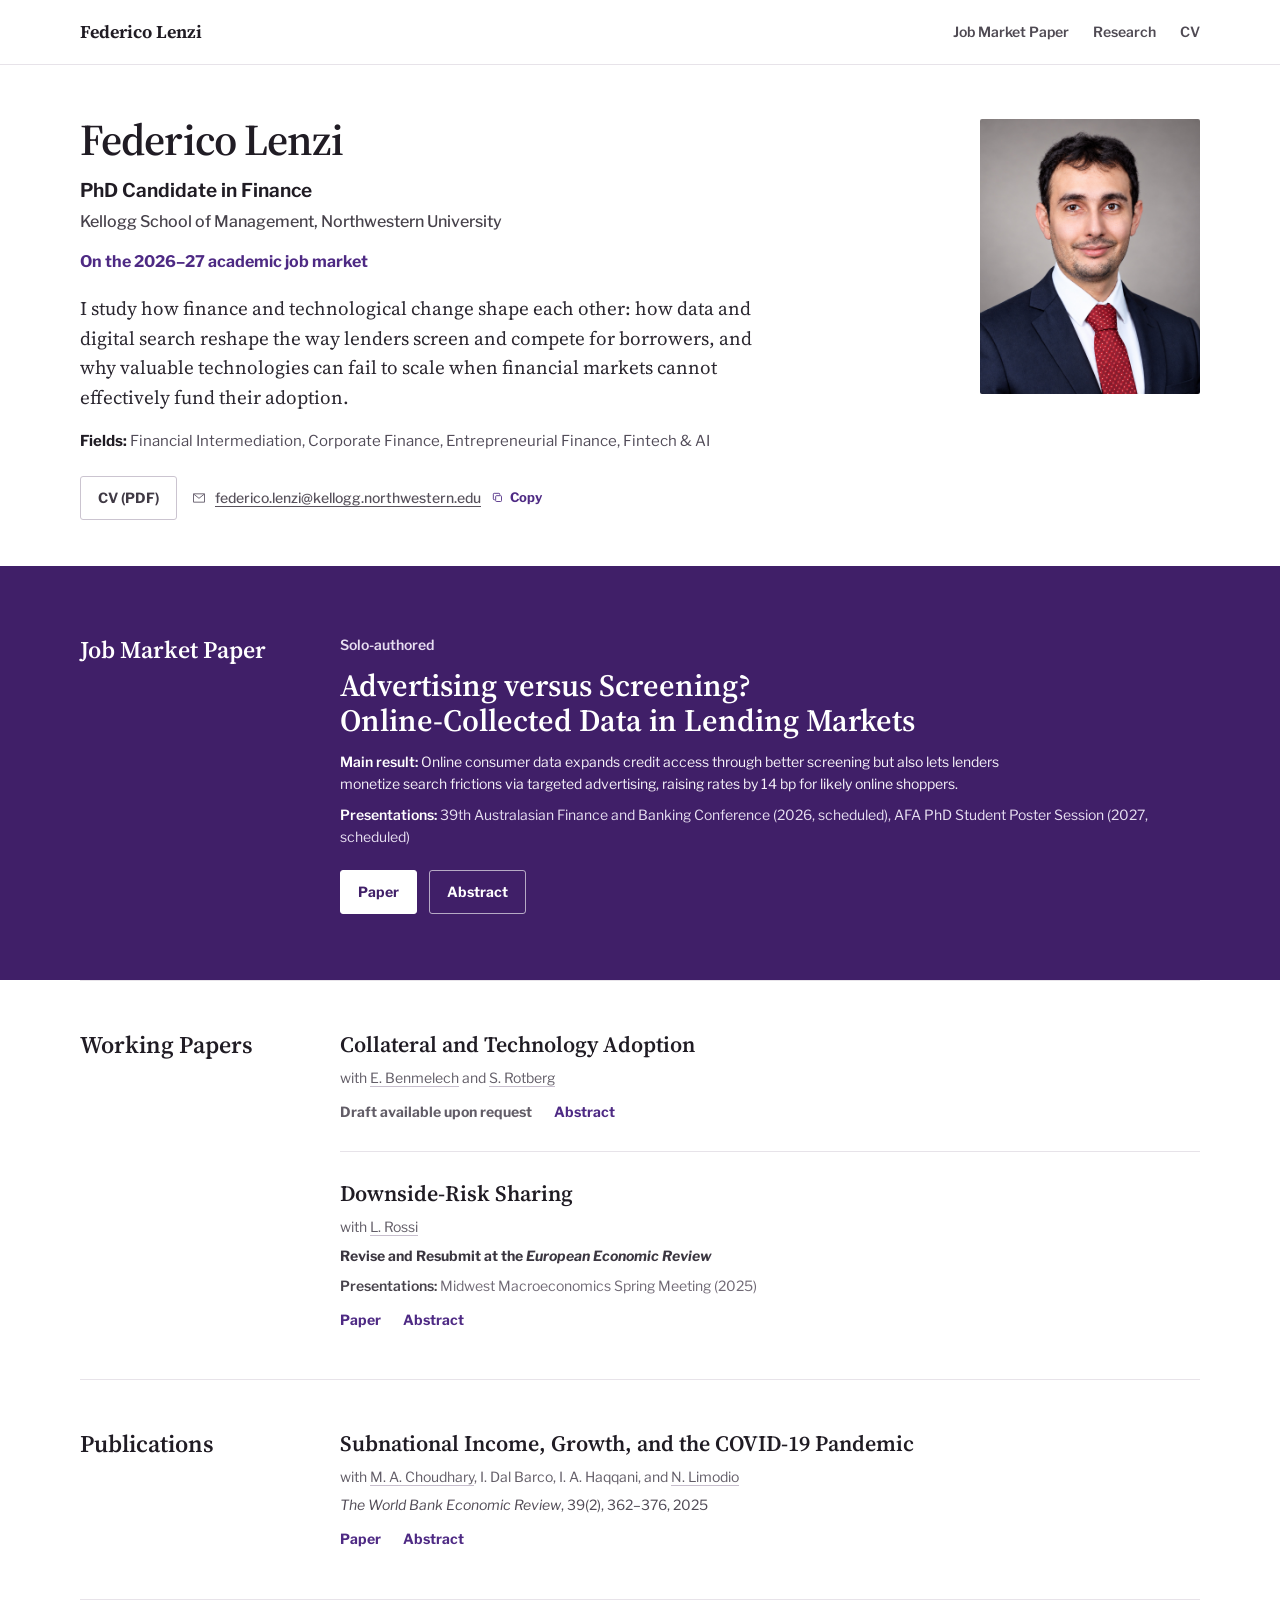
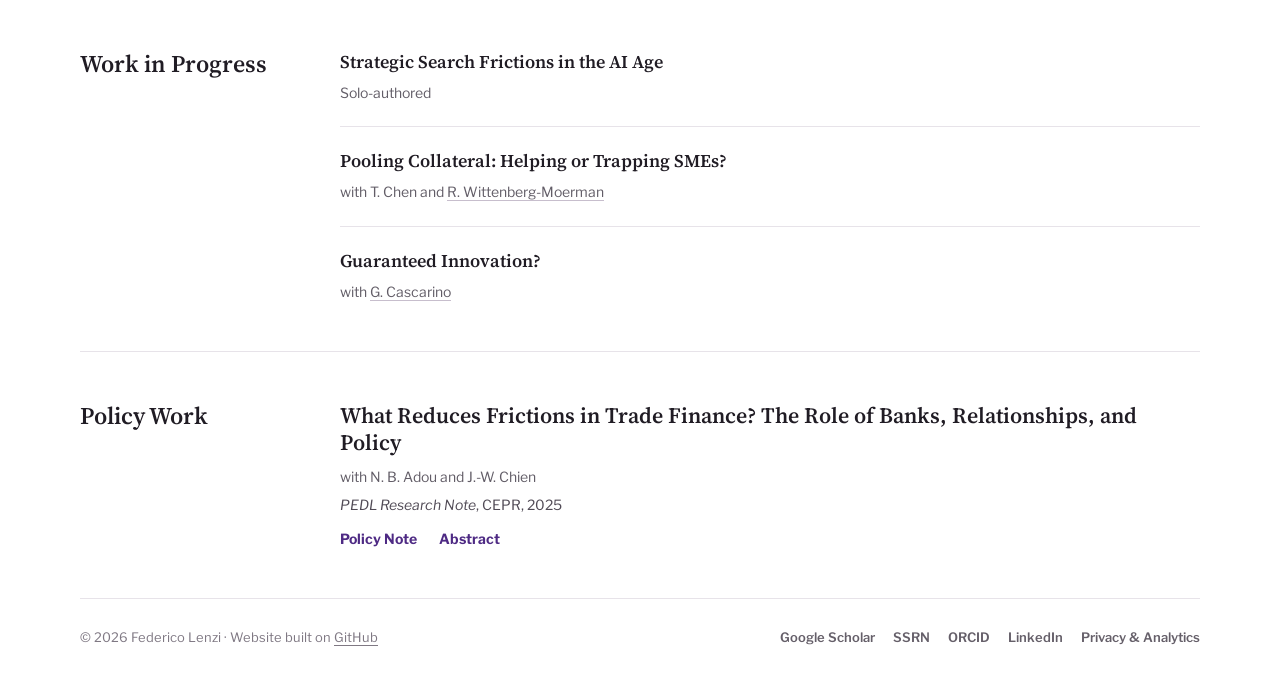
==== commit 8605b1d2: "Add files via upload" ====
--- a/index.html
+++ b/index.html
@@ -246,9 +246,9 @@
 <main id="top">
 <section class="wrap hero"><div class="hero-copy"><div class="identity"><h1>Federico Lenzi</h1><p class="role">PhD Candidate in Finance</p><p class="affiliation">Kellogg School of Management<span class="aff-sep">, </span><span class="aff-uni">Northwestern University</span></p></div><p class="market">On the 2026–27 academic job market</p><p class="description">I study how finance and technological change shape each other: how data and digital search reshape the way lenders screen and compete for borrowers, and why valuable technologies can fail to scale when financial markets cannot effectively fund their adoption.</p><p class="fields"><strong>Fields:</strong> Financial Intermediation, Corporate Finance, Entrepreneurial Finance, Fintech &amp; AI</p><div class="actions"><a class="btn" href="files/CV_Federico_Lenzi.pdf" data-analytics-events="cv_click,cv_download">CV (PDF)</a><span class="email-group"><svg class="contact-icon" viewBox="0 0 24 24" aria-hidden="true"><path d="M3.75 5.75h16.5v12.5H3.75z" fill="none" stroke="currentColor" stroke-width="1.5"/><path d="m4.5 6.5 7.5 6 7.5-6" fill="none" stroke="currentColor" stroke-width="1.5" stroke-linecap="round" stroke-linejoin="round"/></svg><a class="email" href="mailto:federico.lenzi@kellogg.northwestern.edu">federico.lenzi@kellogg.northwestern.edu</a><button class="copy-email" type="button" data-copy-email="federico.lenzi@kellogg.northwestern.edu" aria-label="Copy email address"><svg class="copy-icon" viewBox="0 0 24 24" aria-hidden="true"><rect x="8" y="8" width="10" height="10" rx="1.5" fill="none" stroke="currentColor" stroke-width="1.5"/><path d="M6 15H5.5A1.5 1.5 0 0 1 4 13.5v-8A1.5 1.5 0 0 1 5.5 4h8A1.5 1.5 0 0 1 15 5.5V6" fill="none" stroke="currentColor" stroke-width="1.5" stroke-linecap="round"/></svg><span class="copy-label">Copy</span></button></span></div></div><div class="portrait-card"><img class="portrait" src="images/portrait.jpg" alt="Federico Lenzi" fetchpriority="high"></div></section>
 
-<section class="jmp-section" id="jmp"><div class="jmp-top"><div class="wrap section-grid"><div class="section-label">Job Market Paper</div><article class="jmp-head"><p class="jmp-meta">Solo-authored</p><h2>Advertising versus Screening?<br class="desktop-break"> Online-Collected Data in Lending Markets</h2><p class="presentation jmp-result"><span class="pres-label">Main result:</span> Online consumer data expands credit access through better screening but also lets lenders monetize search frictions via targeted advertising, raising rates by 14 bp for likely online shoppers.</p><p class="presentation"><span class="pres-label">Presentations:</span> 39th Australasian Finance and Banking Conference (2026, scheduled), AFA PhD Student Poster Session (2027, scheduled)</p><div class="jmp-actions"><a class="btn primary" href="https://www.dropbox.com/scl/fi/j2xe1533vejxbl0ln4hzz/Screening_versus_advertising.pdf?rlkey=d7ud7jcw3p0iekmkfb5mvn9ji&st=68dz1qhs&e=1&dl=0" data-analytics-events="jmp_paper,jmp_pdf_download">Paper</a><a class="btn" href="#jmp-abstract" data-abstract-link="jmp-abstract" data-analytics-events="jmp_abstract" aria-controls="jmp-abstract">Abstract</a></div><div class="abstract-expand jmp-abstract-panel" id="jmp-abstract" hidden><div class="abstract"><p>As mortgage shopping moves online, lenders gain data on borrowers’ search and browsing activity. These data improve screening, lower rates, and expand credit. But they also support targeted advertising that reduces comparison shopping and raises markups. Which force dominates determines who benefits from online data.</p><p>I exploit the staggered adoption of state privacy laws limiting these uses, comparing borrowers at the same lender across states. Restricting data lowers mortgage rates by 14 basis points at advertising-reliant lenders: lower markups outweigh weaker screening. Consistent with weaker screening, approval rates fall one percentage point for credit scores below 750 and rise half a point above it.</p><p>Consistent with weaker targeting, paid-search clicks fall 7% at lenders using advertising-platform data. A search model shows that privacy shifts surplus from lenders to borrowers but reduces total surplus because search becomes costlier and screening weaker. In digital lending, data-use rules shape search and credit access.</p></div></div></article></div></div></section>
-
-<section class="section" id="research"><div class="wrap section-grid"><div class="section-label">Working Papers</div><div class="paper-stack"><article class="paper-row"><div><h3>Collateral and Technology Adoption</h3><p class="authors">with <a href="https://effibenmelech.com/">E. Benmelech</a> and <a href="https://shaharrotberg.com/">S. Rotberg</a></p><div class="row-actions"><span class="paper-unavailable">Paper (coming soon)</span><a class="text-action" href="#collateral-abstract" data-abstract-link="collateral-abstract" aria-controls="collateral-abstract">Abstract</a></div><div class="abstract-expand" id="collateral-abstract" hidden><p class="abstract">The technologies that transform economies – steam, diesel, electricity, computing – arrive embodied in equipment and are often financed with debt secured by that equipment. We model adoption with endogenous collateral values: the resale value of new machines rises with the number of firms operating them and the standardization of their designs, while each departing user drains the pool of buyers for the old technology. Secured credit generates strategic complementarity in adoption: each switch improves the financing terms of prospective adopters and worsens those of firms left behind. Finance, not technology alone, governs the pace of diffusion. Standardization amplifies the complementarity: fewer designs deepen the resale market behind every machine, so a mandate to standardize also loosens credit. The dieselization of American railroads illustrates the mechanism: diesels purchased with equipment trust certificates displaced steam, adoption surged after wartime standardization, and the steam resale market collapsed.</p></div></div></article><article class="paper-row"><div><h3>Downside-Risk Sharing</h3><p class="authors">with <a href="https://sites.google.com/view/luca-rossi">L. Rossi</a></p><p class="status rnr">Revise and Resubmit at the <em>European Economic Review</em></p><p class="presentation"><span class="pres-label">Presentations:</span> Midwest Macroeconomics Spring Meeting (2025)</p><div class="row-actions"><a class="text-action" href="files/downside_risk_sharing.pdf" data-analytics-events="downside_paper,downside_pdf_download">Paper</a><a class="text-action" href="#downside-abstract" data-abstract-link="downside-abstract" aria-controls="downside-abstract" data-analytics-events="downside_abstract">Abstract</a></div><div class="abstract-expand" id="downside-abstract" hidden><p class="abstract">Risk sharing is typically estimated using models that rely on both tails of the income growth distribution, yet agents care more about downside risks. We focus on negative income shocks, developing a methodology to estimate channels of downside-risk sharing and extend it to increasingly severe shocks – an issue important to policymakers but overlooked in prior work. We find that federal transfers and taxes absorb a large share of income-growth fluctuations, a result earlier studies understated. Overall, our findings challenge policy arguments based on past research portraying public risk sharing as a relatively weak channel.</p></div></div></article></div></div></section>
+<section class="jmp-section" id="jmp"><div class="jmp-top"><div class="wrap section-grid"><div class="section-label">Job Market Paper</div><article class="jmp-head"><p class="jmp-meta">Solo-authored</p><h2>Advertising versus Screening?<br class="desktop-break"> Online-Collected Data in Lending Markets</h2><p class="presentation jmp-result"><span class="pres-label">Main result:</span> Online consumer data expands credit access through better screening but also lets lenders monetize search frictions via targeted advertising, raising rates by 14 bp for likely online shoppers.</p><p class="presentation"><span class="pres-label">Presentations:</span> 39th Australasian Finance and Banking Conference (2026, scheduled), AFA PhD Student Poster Session (2027, scheduled)</p><div class="jmp-actions"><a class="btn primary" href="https://www.dropbox.com/scl/fi/j2xe1533vejxbl0ln4hzz/Screening_versus_advertising.pdf?rlkey=d7ud7jcw3p0iekmkfb5mvn9ji&st=68dz1qhs&e=1&dl=0" data-analytics-events="jmp_paper,jmp_pdf_download">Paper</a><a class="btn" href="#jmp-abstract" data-abstract-link="jmp-abstract" data-analytics-events="jmp_abstract" aria-controls="jmp-abstract">Abstract</a></div><div class="abstract-expand jmp-abstract-panel" id="jmp-abstract" hidden><div class="abstract"><p>As mortgage shopping moves online, lenders gain data on borrowers’ search and browsing activity. These data improve screening, lower rates, and expand credit, but also let lenders target search-engine ads to borrowers before they obtain competing quotes, discouraging comparison shopping and supporting markups. I exploit the staggered enforcement of state privacy laws restricting online data collection and sharing, comparing borrowers at the same lender across states. At advertising-reliant lenders, enforcement lowers rates for likely shoppers by 14 basis points, with no detectable effect for other borrowers: lower markups outweigh weaker screening. Consistent with weaker screening, these lenders approve riskier borrowers: rejection rates fall while one-year bankruptcy rises. Consistent with weaker targeting, their paid-search clicks fall about 7% per 10-percentage-point increase in exposure. A search model shows that privacy shifts surplus from lenders to borrowers but reduces total surplus as more borrowers incur search costs and screening weakens. In digital lending, data-use rules are also competition rules.</p></div></div></article></div></div></section>
+
+<section class="section" id="research"><div class="wrap section-grid"><div class="section-label">Working Papers</div><div class="paper-stack"><article class="paper-row"><div><h3>Collateral and Technology Adoption</h3><p class="authors">with <a href="https://effibenmelech.com/">E. Benmelech</a> and <a href="https://shaharrotberg.com/">S. Rotberg</a></p><div class="row-actions"><span class="paper-unavailable">Draft available upon request</span><a class="text-action" href="#collateral-abstract" data-abstract-link="collateral-abstract" aria-controls="collateral-abstract" data-analytics-events="collateral_abstract">Abstract</a></div><div class="abstract-expand" id="collateral-abstract" hidden><p class="abstract">The technologies that transform economies – steam, diesel, electricity, computing – arrive embodied in equipment and are often financed with debt secured by that equipment. We model adoption with endogenous collateral values: the resale value of new machines rises with the number of firms operating them and the standardization of their designs, while each departing user drains the pool of buyers for the old technology. Secured credit generates strategic complementarity in adoption: each switch improves the financing terms of prospective adopters and worsens those of firms left behind. Finance, not technology alone, governs the pace of diffusion. Standardization amplifies the complementarity: fewer designs deepen the resale market behind every machine, so a mandate to standardize also loosens credit. The dieselization of American railroads illustrates the mechanism: diesels purchased with equipment trust certificates displaced steam, adoption surged after wartime standardization, and the steam resale market collapsed.</p></div></div></article><article class="paper-row"><div><h3>Downside-Risk Sharing</h3><p class="authors">with <a href="https://sites.google.com/view/luca-rossi">L. Rossi</a></p><p class="status rnr">Revise and Resubmit at the <em>European Economic Review</em></p><p class="presentation"><span class="pres-label">Presentations:</span> Midwest Macroeconomics Spring Meeting (2025)</p><div class="row-actions"><a class="text-action" href="files/downside_risk_sharing.pdf" data-analytics-events="downside_paper,downside_pdf_download">Paper</a><a class="text-action" href="#downside-abstract" data-abstract-link="downside-abstract" aria-controls="downside-abstract" data-analytics-events="downside_abstract">Abstract</a></div><div class="abstract-expand" id="downside-abstract" hidden><p class="abstract">Risk sharing is typically estimated using models that rely on both tails of the income growth distribution, yet agents care more about downside risks. We focus on negative income shocks, developing a methodology to estimate channels of downside-risk sharing and extend it to increasingly severe shocks – an issue important to policymakers but overlooked in prior work. We find that federal transfers and taxes absorb a large share of income-growth fluctuations, a result earlier studies understated. Overall, our findings challenge policy arguments based on past research portraying public risk sharing as a relatively weak channel.</p></div></div></article></div></div></section>
 
 <section class="section"><div class="wrap section-grid"><div class="section-label">Publications</div><div class="paper-stack"><article class="paper-row"><div><h3>Subnational Income, Growth, and the COVID-19 Pandemic</h3><p class="authors">with <a href="https://www.lboro.ac.uk/schools/business-school/our-people/ali-choudhary/">M. A. Choudhary</a>, I. Dal Barco, I. A. Haqqani, and <a href="https://www.nicolalimodio.com/">N. Limodio</a></p><p class="status"><em>The World Bank Economic Review</em>, 39(2), 362–376, 2025</p><div class="row-actions"><a class="text-action" href="https://academic.oup.com/wber/article/39/2/362/7693247" data-analytics-events="subnational_income_paper">Paper</a><a class="text-action" href="#wber-abstract" data-abstract-link="wber-abstract" aria-controls="wber-abstract" data-analytics-events="subnational_income_abstract">Abstract</a></div><div class="abstract-expand" id="wber-abstract" hidden><p class="abstract">Using real-time data and machine-learning methods, we produce monthly aggregates on gross national income (GNI) for 147 Pakistani districts between 2012 and 2021. We use them to understand whether and how the COVID-19 pandemic affected Pakistan's growth and subnational income distribution. Three findings emerge from our analysis. First, districts experienced a sizable decline in income during the pandemic, as their monthly growth rate dropped on average by 0.133 percentage points. Second, a larger income drop occurred in districts with a higher COVID-19 incidence, corresponding to urban areas characterized by a higher population density. Third, COVID-19 caused a decline in income inequality across districts, with more affluent districts experiencing more negative income growth during the pandemic.</p></div></div></article></div></div></section>
 
